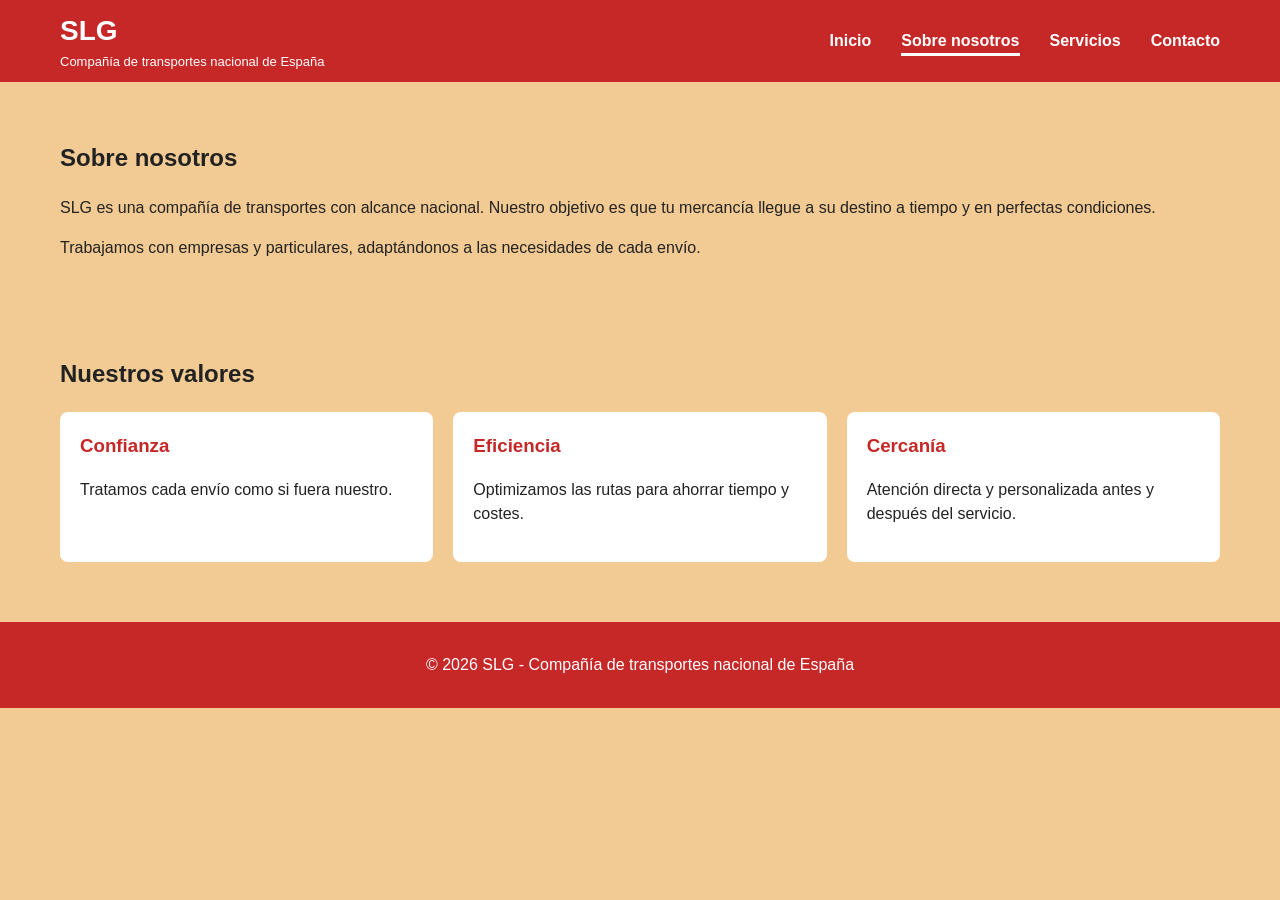
==== About/index.html @ 1b659a41 "Página" ====
<!DOCTYPE html>
<html lang="es">
<head>
    <meta charset="UTF-8">
    <meta name="viewport" content="width=device-width, initial-scale=1.0">
    <title>SLG - Sobre nosotros</title>
    <meta name="description" content="SLG Compañía de transportes nacional de España">
    <meta name="author" content="Mohammed Rayan Salhi Oueld Amar">
    <meta name="keywords" content="transporte, España, SLG, mercancías, logística">
    <link rel="stylesheet" href="../style.css">
</head>
<body>
<header>
    <div id="encabezado">
        <div id="logo">
            <h1>SLG</h1>
            <p>Compañía de transportes nacional de España</p>
        </div>
        <nav>
            <ul class="links">
                <li><a href="../index.html">Inicio</a></li>
                <li><a href="../About/index.html" class="activo">Sobre nosotros</a></li>
                <li><a href="../Service/index.html">Servicios</a></li>
                <li><a href="../Contact/index.html">Contacto</a></li>
            </ul>
        </nav>
    </div>
</header>
<main>
    <section class="bloque">
        <h2>Sobre nosotros</h2>
        <p>SLG es una compañía de transportes con alcance nacional. Nuestro objetivo es que tu mercancía llegue a su destino a tiempo y en perfectas condiciones.</p>
        <p>Trabajamos con empresas y particulares, adaptándonos a las necesidades de cada envío.</p>
    </section>
    <section class="bloque">
        <h2>Nuestros valores</h2>
        <div class="tarjetas">
            <div class="tarjeta">
                <h3>Confianza</h3>
                <p>Tratamos cada envío como si fuera nuestro.</p>
            </div>
            <div class="tarjeta">
                <h3>Eficiencia</h3>
                <p>Optimizamos las rutas para ahorrar tiempo y costes.</p>
            </div>
            <div class="tarjeta">
                <h3>Cercanía</h3>
                <p>Atención directa y personalizada antes y después del servicio.</p>
            </div>
        </div>
    </section>
</main>
<footer>
    <p>&copy; 2026 SLG - Compañía de transportes nacional de España</p>
</footer>
</body>
</html>
---- style.css ----
* {
    box-sizing: border-box;
}

body {
    margin: 0;
    padding-top: 90px;
    /* hueco para el header fijo */
    font-family: Arial, sans-serif;
    background-color: #F2CB94;
    color: #222;
    line-height: 1.5;
}

header {
    background-color: #c62828;
    color: white;
    position: fixed;
    top: 0;
    width: 100%;
    z-index: 1000;
}

#encabezado {
    display: flex;
    justify-content: space-between;
    align-items: center;
    margin: 0 auto;
    padding: 10px 20px;
    max-width: 1200px;
}

#logo h1 {
    margin: 0;
    font-size: 28px;
}

#logo p {
    margin: 0;
    font-size: 13px;
}

.links {
    display: flex;
    list-style: none;
    gap: 30px;
    margin: 0;
    padding: 0;
}

.links a {
    color: white;
    text-decoration: none;
    font-weight: bold;
    padding-bottom: 4px;
}

.links a:hover,
.links a.activo {
    border-bottom: 3px solid white;
}

main {
    max-width: 1200px;
    margin: 0 auto;
    padding: 0 20px;
}

#inicio {
    min-height: 60vh;
    display: flex;
    flex-direction: column;
    justify-content: center;
    align-items: center;
    text-align: center;
}

#inicio h2 {
    font-size: 40px;
    margin-bottom: 10px;
}

.bloque {
    padding: 30px 0;
}

.tarjetas {
    display: flex;
    flex-wrap: wrap;
    gap: 20px;
}

.tarjeta {
    flex: 1 1 220px;
    background-color: white;
    padding: 20px;
    border-radius: 8px;
}

.tarjeta h3 {
    margin-top: 0;
    color: #c62828;
}

.boton {
    display: inline-block;
    background-color: #c62828;
    color: white;
    padding: 12px 24px;
    border: none;
    border-radius: 6px;
    text-decoration: none;
    font-size: 16px;
    cursor: pointer;
}

.boton:hover {
    background-color: #8e0000;
}

form {
    display: flex;
    flex-direction: column;
    max-width: 500px;
    gap: 8px;
}

input,
textarea {
    padding: 10px;
    border: 1px solid #999;
    border-radius: 6px;
    font-family: inherit;
}

form .boton {
    align-self: flex-start;
    margin-top: 10px;
}

footer {
    background-color: #c62828;
    color: white;
    text-align: center;
    padding: 15px;
    margin-top: 30px;
}

@media (max-width: 700px) {
    body {
        padding-top: 130px;
    }

    #encabezado {
        flex-direction: column;
        gap: 8px;
    }

    .links {
        gap: 15px;
    }
}
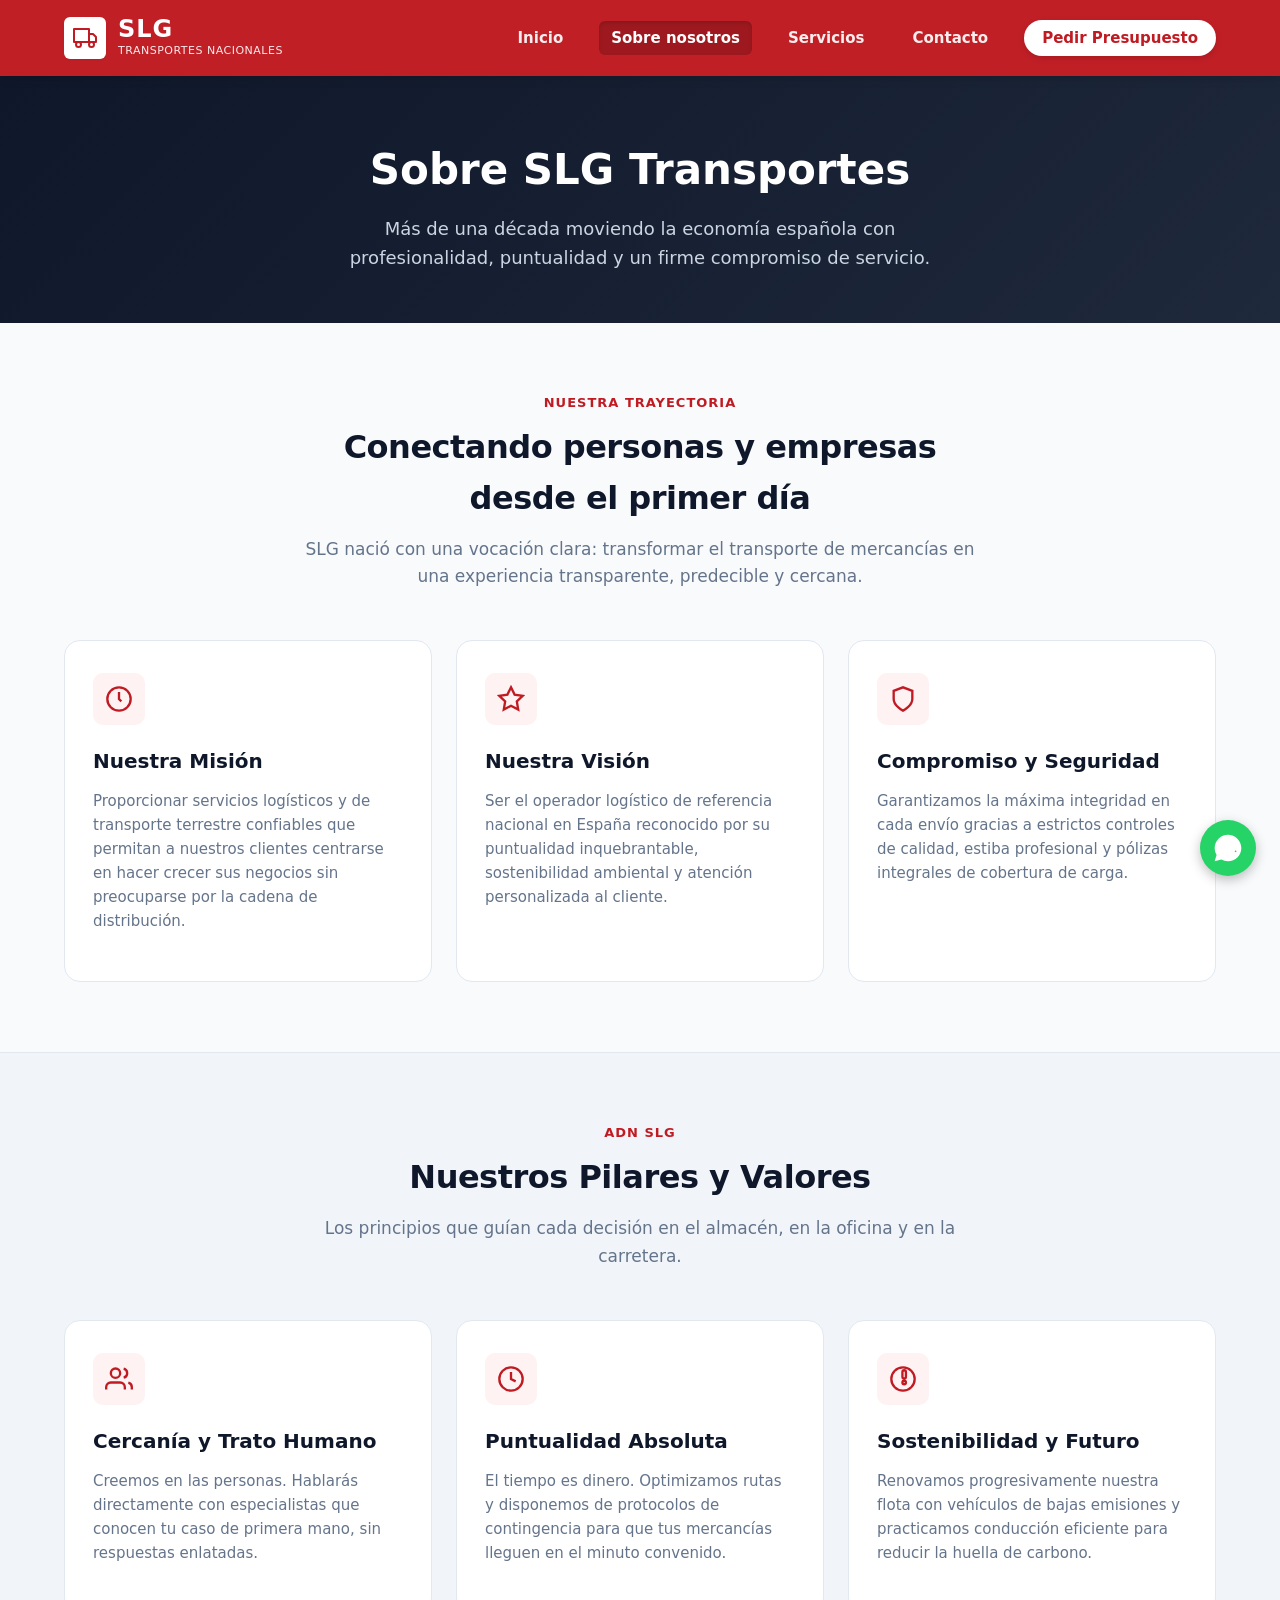
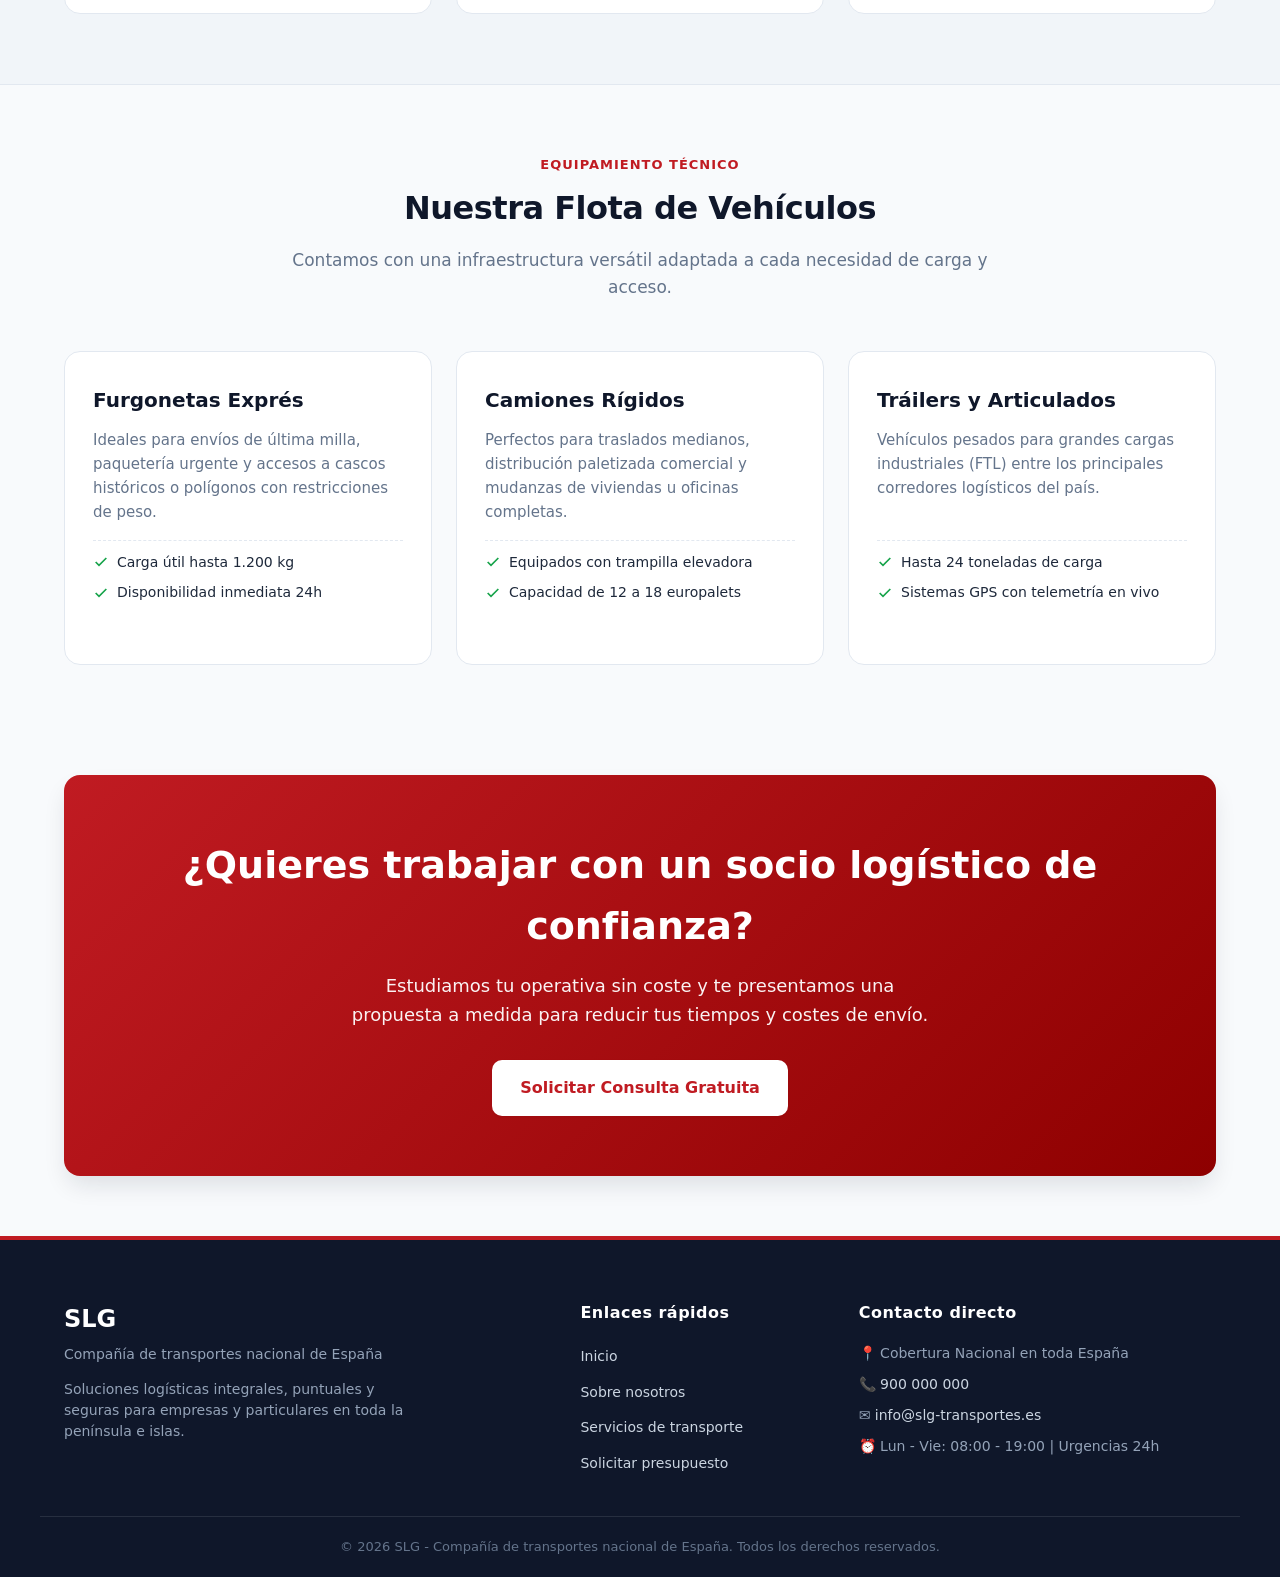
==== commit b1e14d9a: "slpush" ====
--- a/About/index.html
+++ b/About/index.html
@@ -1,57 +1,247 @@
 <!DOCTYPE html>
 <html lang="es">
+
 <head>
     <meta charset="UTF-8">
     <meta name="viewport" content="width=device-width, initial-scale=1.0">
-    <title>SLG - Sobre nosotros</title>
-    <meta name="description" content="SLG Compañía de transportes nacional de España">
+    <title>SLG - Sobre nosotros | Historia, Misión y Flota</title>
+    <meta name="description" content="Conoce SLG, compañía de transportes nacional de España. Descubre nuestra historia, flota moderna, compromiso con la puntualidad y valores.">
     <meta name="author" content="Mohammed Rayan Salhi Oueld Amar">
-    <meta name="keywords" content="transporte, España, SLG, mercancías, logística">
+    <meta name="keywords" content="transporte, España, SLG, mercancías, logística, sobre nosotros, flota camiones">
+    <meta name="theme-color" content="#c01b22">
+
+    <!-- Favicon -->
+    <link rel="icon" type="image/svg+xml" href="../favicon.svg">
     <link rel="stylesheet" href="../style.css">
 </head>
+
 <body>
-<header>
-    <div id="encabezado">
-        <div id="logo">
-            <h1>SLG</h1>
-            <p>Compañía de transportes nacional de España</p>
+    <!-- Encabezado / Barra de Navegación -->
+    <header>
+        <div id="encabezado">
+            <a href="../index.html" id="logo" aria-label="SLG Transportes - Inicio">
+                <div class="logo-icon">
+                    <svg viewBox="0 0 24 24" fill="none" stroke="currentColor" stroke-width="2" stroke-linecap="round" stroke-linejoin="round">
+                        <rect x="1" y="3" width="15" height="13"></rect>
+                        <polygon points="16 8 20 8 23 11 23 16 16 16 16 8"></polygon>
+                        <circle cx="5.5" cy="18.5" r="2.5"></circle>
+                        <circle cx="18.5" cy="18.5" r="2.5"></circle>
+                    </svg>
+                </div>
+                <div>
+                    <h1>SLG</h1>
+                    <p>Transportes Nacionales</p>
+                </div>
+            </a>
+
+            <button class="nav-toggle" aria-label="Abrir menú de navegación" aria-expanded="false">
+                <span></span>
+                <span></span>
+                <span></span>
+            </button>
+
+            <nav id="navegacion">
+                <ul class="links">
+                    <li><a href="../index.html">Inicio</a></li>
+                    <li><a href="../About/index.html" class="activo">Sobre nosotros</a></li>
+                    <li><a href="../Service/index.html">Servicios</a></li>
+                    <li><a href="../Contact/index.html">Contacto</a></li>
+                    <li><a href="../Contact/index.html" class="nav-cta">Pedir Presupuesto</a></li>
+                </ul>
+            </nav>
         </div>
-        <nav>
-            <ul class="links">
-                <li><a href="../index.html">Inicio</a></li>
-                <li><a href="../About/index.html" class="activo">Sobre nosotros</a></li>
-                <li><a href="../Service/index.html">Servicios</a></li>
-                <li><a href="../Contact/index.html">Contacto</a></li>
-            </ul>
-        </nav>
-    </div>
-</header>
-<main>
-    <section class="bloque">
-        <h2>Sobre nosotros</h2>
-        <p>SLG es una compañía de transportes con alcance nacional. Nuestro objetivo es que tu mercancía llegue a su destino a tiempo y en perfectas condiciones.</p>
-        <p>Trabajamos con empresas y particulares, adaptándonos a las necesidades de cada envío.</p>
-    </section>
-    <section class="bloque">
-        <h2>Nuestros valores</h2>
-        <div class="tarjetas">
-            <div class="tarjeta">
-                <h3>Confianza</h3>
-                <p>Tratamos cada envío como si fuera nuestro.</p>
-            </div>
-            <div class="tarjeta">
-                <h3>Eficiencia</h3>
-                <p>Optimizamos las rutas para ahorrar tiempo y costes.</p>
-            </div>
-            <div class="tarjeta">
-                <h3>Cercanía</h3>
-                <p>Atención directa y personalizada antes y después del servicio.</p>
+    </header>
+
+    <main>
+        <!-- Page Hero -->
+        <section class="pagina-hero">
+            <div class="contenedor">
+                <h1>Sobre SLG Transportes</h1>
+                <p>Más de una década moviendo la economía española con profesionalidad, puntualidad y un firme compromiso de servicio.</p>
+            </div>
+        </section>
+
+        <!-- Historia y Misión -->
+        <section class="bloque">
+            <div class="contenedor">
+                <div class="cabecera-seccion">
+                    <span class="subtitulo-seccion">Nuestra Trayectoria</span>
+                    <h2>Conectando personas y empresas desde el primer día</h2>
+                    <p>SLG nació con una vocación clara: transformar el transporte de mercancías en una experiencia transparente, predecible y cercana.</p>
+                </div>
+
+                <div class="tarjetas">
+                    <div class="tarjeta">
+                        <div class="tarjeta-icono">
+                            <svg viewBox="0 0 24 24" fill="none" stroke="currentColor" stroke-width="2">
+                                <circle cx="12" cy="12" r="10"></circle>
+                                <polyline points="12 6 12 12 14 14"></polyline>
+                            </svg>
+                        </div>
+                        <h3>Nuestra Misión</h3>
+                        <p>Proporcionar servicios logísticos y de transporte terrestre confiables que permitan a nuestros clientes centrarse en hacer crecer sus negocios sin preocuparse por la cadena de distribución.</p>
+                    </div>
+
+                    <div class="tarjeta">
+                        <div class="tarjeta-icono">
+                            <svg viewBox="0 0 24 24" fill="none" stroke="currentColor" stroke-width="2">
+                                <polygon points="12 2 15.09 8.26 22 9.27 17 14.14 18.18 21.02 12 17.77 5.82 21.02 7 14.14 2 9.27 8.91 8.26 12 2"></polygon>
+                            </svg>
+                        </div>
+                        <h3>Nuestra Visión</h3>
+                        <p>Ser el operador logístico de referencia nacional en España reconocido por su puntualidad inquebrantable, sostenibilidad ambiental y atención personalizada al cliente.</p>
+                    </div>
+
+                    <div class="tarjeta">
+                        <div class="tarjeta-icono">
+                            <svg viewBox="0 0 24 24" fill="none" stroke="currentColor" stroke-width="2">
+                                <path d="M12 22s8-4 8-10V5l-8-3-8 3v7c0 6 8 10 8 10z"></path>
+                            </svg>
+                        </div>
+                        <h3>Compromiso y Seguridad</h3>
+                        <p>Garantizamos la máxima integridad en cada envío gracias a estrictos controles de calidad, estiba profesional y pólizas integrales de cobertura de carga.</p>
+                    </div>
+                </div>
+            </div>
+        </section>
+
+        <!-- Valores Fundamentales -->
+        <section class="bloque bloque-alt">
+            <div class="contenedor">
+                <div class="cabecera-seccion">
+                    <span class="subtitulo-seccion">ADN SLG</span>
+                    <h2>Nuestros Pilares y Valores</h2>
+                    <p>Los principios que guían cada decisión en el almacén, en la oficina y en la carretera.</p>
+                </div>
+
+                <div class="tarjetas">
+                    <div class="tarjeta">
+                        <div class="tarjeta-icono">
+                            <svg viewBox="0 0 24 24" fill="none" stroke="currentColor" stroke-width="2">
+                                <path d="M17 21v-2a4 4 0 0 0-4-4H5a4 4 0 0 0-4 4v2"></path>
+                                <circle cx="9" cy="7" r="4"></circle>
+                                <path d="M23 21v-2a4 4 0 0 0-3-3.87"></path>
+                                <path d="M16 3.13a4 4 0 0 1 0 7.75"></path>
+                            </svg>
+                        </div>
+                        <h3>Cercanía y Trato Humano</h3>
+                        <p>Creemos en las personas. Hablarás directamente con especialistas que conocen tu caso de primera mano, sin respuestas enlatadas.</p>
+                    </div>
+
+                    <div class="tarjeta">
+                        <div class="tarjeta-icono">
+                            <svg viewBox="0 0 24 24" fill="none" stroke="currentColor" stroke-width="2">
+                                <circle cx="12" cy="12" r="10"></circle>
+                                <polyline points="12 6 12 12 16 14"></polyline>
+                            </svg>
+                        </div>
+                        <h3>Puntualidad Absoluta</h3>
+                        <p>El tiempo es dinero. Optimizamos rutas y disponemos de protocolos de contingencia para que tus mercancías lleguen en el minuto convenido.</p>
+                    </div>
+
+                    <div class="tarjeta">
+                        <div class="tarjeta-icono">
+                            <svg viewBox="0 0 24 24" fill="none" stroke="currentColor" stroke-width="2">
+                                <path d="M12 2a10 10 0 1 0 10 10A10 10 0 0 0 12 2zm1 14.5a1.5 1.5 0 1 1 0-3 1.5 1.5 0 0 1 0 3zm1.5-6.5a1.5 1.5 0 0 1-1.5 1.5 1.5 1.5 0 0 1-1.5-1.5V6a1.5 1.5 0 0 1 3 0v4z"></path>
+                            </svg>
+                        </div>
+                        <h3>Sostenibilidad y Futuro</h3>
+                        <p>Renovamos progresivamente nuestra flota con vehículos de bajas emisiones y practicamos conducción eficiente para reducir la huella de carbono.</p>
+                    </div>
+                </div>
+            </div>
+        </section>
+
+        <!-- Nuestra Flota -->
+        <section class="bloque">
+            <div class="contenedor">
+                <div class="cabecera-seccion">
+                    <span class="subtitulo-seccion">Equipamiento Técnico</span>
+                    <h2>Nuestra Flota de Vehículos</h2>
+                    <p>Contamos con una infraestructura versátil adaptada a cada necesidad de carga y acceso.</p>
+                </div>
+
+                <div class="tarjetas">
+                    <div class="tarjeta">
+                        <h3>Furgonetas Exprés</h3>
+                        <p>Ideales para envíos de última milla, paquetería urgente y accesos a cascos históricos o polígonos con restricciones de peso.</p>
+                        <ul class="tarjeta-lista">
+                            <li><svg viewBox="0 0 24 24" fill="none" stroke="currentColor" stroke-width="2.5"><polyline points="20 6 9 17 4 12"/></svg> Carga útil hasta 1.200 kg</li>
+                            <li><svg viewBox="0 0 24 24" fill="none" stroke="currentColor" stroke-width="2.5"><polyline points="20 6 9 17 4 12"/></svg> Disponibilidad inmediata 24h</li>
+                        </ul>
+                    </div>
+
+                    <div class="tarjeta">
+                        <h3>Camiones Rígidos</h3>
+                        <p>Perfectos para traslados medianos, distribución paletizada comercial y mudanzas de viviendas u oficinas completas.</p>
+                        <ul class="tarjeta-lista">
+                            <li><svg viewBox="0 0 24 24" fill="none" stroke="currentColor" stroke-width="2.5"><polyline points="20 6 9 17 4 12"/></svg> Equipados con trampilla elevadora</li>
+                            <li><svg viewBox="0 0 24 24" fill="none" stroke="currentColor" stroke-width="2.5"><polyline points="20 6 9 17 4 12"/></svg> Capacidad de 12 a 18 europalets</li>
+                        </ul>
+                    </div>
+
+                    <div class="tarjeta">
+                        <h3>Tráilers y Articulados</h3>
+                        <p>Vehículos pesados para grandes cargas industriales (FTL) entre los principales corredores logísticos del país.</p>
+                        <ul class="tarjeta-lista">
+                            <li><svg viewBox="0 0 24 24" fill="none" stroke="currentColor" stroke-width="2.5"><polyline points="20 6 9 17 4 12"/></svg> Hasta 24 toneladas de carga</li>
+                            <li><svg viewBox="0 0 24 24" fill="none" stroke="currentColor" stroke-width="2.5"><polyline points="20 6 9 17 4 12"/></svg> Sistemas GPS con telemetría en vivo</li>
+                        </ul>
+                    </div>
+                </div>
+            </div>
+        </section>
+
+        <!-- CTA Final -->
+        <section class="contenedor">
+            <div class="banner-cta">
+                <h2>¿Quieres trabajar con un socio logístico de confianza?</h2>
+                <p>Estudiamos tu operativa sin coste y te presentamos una propuesta a medida para reducir tus tiempos y costes de envío.</p>
+                <a href="../Contact/index.html" class="boton">Solicitar Consulta Gratuita</a>
+            </div>
+        </section>
+    </main>
+
+    <!-- Botón flotante de WhatsApp -->
+    <a href="https://wa.me/34900000000?text=Hola%20SLG%20Transportes,%20deseo%20más%20información%20sobre%20vuestra%20compañía" class="whatsapp-flotante" target="_blank" rel="noopener noreferrer" aria-label="Contactar por WhatsApp">
+        <svg viewBox="0 0 24 24">
+            <path d="M12.031 6.172c-3.181 0-5.767 2.586-5.768 5.766-.001 1.298.38 2.27 1.019 3.287l-.582 2.128 2.182-.573c.978.58 1.911.928 3.145.929 3.178 0 5.767-2.587 5.768-5.766.001-3.187-2.575-5.77-5.764-5.771zm3.392 8.244c-.144.405-.837.774-1.17.824-.312.045-.694.074-2.18-.54-1.748-.721-2.884-2.483-2.973-2.602-.089-.12-1.025-1.365-1.025-2.603 0-1.238.647-1.849.878-2.1.23-.25.502-.313.668-.313.167 0 .334.002.48.01.155.008.363-.058.568.435.21.503.715 1.744.777 1.87.063.125.105.272.02.439-.083.167-.125.272-.25.417-.125.146-.263.327-.376.439-.125.126-.255.262-.11.512.146.251.65 1.074 1.394 1.737.957.853 1.765 1.118 2.016 1.243.251.126.398.105.544-.063.146-.167.627-.732.794-.983.167-.251.334-.209.564-.125.23.083 1.464.69 1.715.816.251.125.418.188.48.293.063.104.063.606-.081 1.011zM12 2C6.477 2 2 6.477 2 12c0 1.891.524 3.66 1.434 5.174L2 22l4.981-1.309A9.95 9.95 0 0 0 12 22c5.523 0 10-4.477 10-10S17.523 2 12 2z"/>
+        </svg>
+    </a>
+
+    <!-- Pie de Página -->
+    <footer>
+        <div class="footer-container">
+            <div class="footer-col">
+                <div class="footer-logo">
+                    <h3>SLG</h3>
+                    <p>Compañía de transportes nacional de España</p>
+                </div>
+                <p class="footer-desc">Soluciones logísticas integrales, puntuales y seguras para empresas y particulares en toda la península e islas.</p>
+            </div>
+            <div class="footer-col">
+                <h4>Enlaces rápidos</h4>
+                <ul class="footer-links">
+                    <li><a href="../index.html">Inicio</a></li>
+                    <li><a href="../About/index.html">Sobre nosotros</a></li>
+                    <li><a href="../Service/index.html">Servicios de transporte</a></li>
+                    <li><a href="../Contact/index.html">Solicitar presupuesto</a></li>
+                </ul>
+            </div>
+            <div class="footer-col">
+                <h4>Contacto directo</h4>
+                <p>📍 Cobertura Nacional en toda España</p>
+                <p>📞 <a href="tel:900000000">900 000 000</a></p>
+                <p>✉️ <a href="mailto:info@slg-transportes.es">info@slg-transportes.es</a></p>
+                <p>⏰ Lun - Vie: 08:00 - 19:00 | Urgencias 24h</p>
             </div>
         </div>
-    </section>
-</main>
-<footer>
-    <p>&copy; 2026 SLG - Compañía de transportes nacional de España</p>
-</footer>
+        <div class="footer-bottom">
+            <p>&copy; 2026 SLG - Compañía de transportes nacional de España. Todos los derechos reservados.</p>
+        </div>
+    </footer>
+
+    <script src="../main.js"></script>
 </body>
+
 </html>
--- a/style.css
+++ b/style.css
@@ -1,24 +1,72 @@
-* {
+/* ==========================================================================
+   SLG Transportes - Hoja de Estilos Moderna y Profesional
+   Optimizado para Producción y Despliegue en Dominio Web
+   ========================================================================== */
+
+:root {
+    --primary: #c01b22;
+    --primary-hover: #9b141a;
+    --primary-light: #fef2f2;
+    --primary-border: #fecaca;
+    --secondary: #1e293b;
+    --dark: #0f172a;
+    --text-main: #1e293b;
+    --text-muted: #64748b;
+    --bg-page: #f8fafc;
+    --bg-surface: #ffffff;
+    --bg-alt: #f1f5f9;
+    --border: #e2e8f0;
+    --border-hover: #cbd5e1;
+    --success: #16a34a;
+    --success-bg: #dcfce7;
+    --radius-sm: 6px;
+    --radius-md: 10px;
+    --radius-lg: 16px;
+    --shadow-sm: 0 1px 3px rgba(0, 0, 0, 0.05);
+    --shadow-md: 0 4px 12px rgba(15, 23, 42, 0.08);
+    --shadow-lg: 0 12px 24px -4px rgba(15, 23, 42, 0.12);
+    --transition: all 0.25s ease;
+    --header-height: 76px;
+    --max-w: 1200px;
+}
+
+*, *::before, *::after {
     box-sizing: border-box;
+    margin: 0;
+    padding: 0;
+}
+
+html {
+    scroll-behavior: smooth;
 }
 
 body {
-    margin: 0;
-    padding-top: 90px;
-    /* hueco para el header fijo */
-    font-family: Arial, sans-serif;
-    background-color: #F2CB94;
-    color: #222;
-    line-height: 1.5;
-}
-
+    padding-top: var(--header-height);
+    font-family: system-ui, -apple-system, BlinkMacSystemFont, 'Segoe UI', Roboto, Helvetica, Arial, sans-serif;
+    background-color: var(--bg-page);
+    color: var(--text-main);
+    line-height: 1.6;
+    min-height: 100vh;
+    display: flex;
+    flex-direction: column;
+    -webkit-font-smoothing: antialiased;
+}
+
+/* ==========================================================================
+   HEADER Y NAVEGACIÓN
+   ========================================================================== */
 header {
-    background-color: #c62828;
+    background: rgba(192, 27, 34, 0.98);
+    backdrop-filter: blur(12px);
+    -webkit-backdrop-filter: blur(12px);
     color: white;
     position: fixed;
     top: 0;
-    width: 100%;
+    left: 0;
+    right: 0;
     z-index: 1000;
+    box-shadow: 0 2px 10px rgba(0, 0, 0, 0.15);
+    height: var(--header-height);
 }
 
 #encabezado {
@@ -26,137 +74,1022 @@
     justify-content: space-between;
     align-items: center;
     margin: 0 auto;
-    padding: 10px 20px;
-    max-width: 1200px;
+    padding: 0 24px;
+    max-width: var(--max-w);
+    height: 100%;
+}
+
+#logo {
+    display: flex;
+    align-items: center;
+    gap: 12px;
+    text-decoration: none;
+    color: white;
+}
+
+.logo-icon {
+    width: 42px;
+    height: 42px;
+    background: white;
+    color: var(--primary);
+    border-radius: var(--radius-sm);
+    display: flex;
+    align-items: center;
+    justify-content: center;
+    flex-shrink: 0;
+    box-shadow: var(--shadow-sm);
+}
+
+.logo-icon svg {
+    width: 24px;
+    height: 24px;
 }
 
 #logo h1 {
-    margin: 0;
-    font-size: 28px;
+    font-size: 24px;
+    font-weight: 800;
+    letter-spacing: 1px;
+    line-height: 1.1;
 }
 
 #logo p {
-    margin: 0;
-    font-size: 13px;
+    font-size: 11px;
+    opacity: 0.9;
+    letter-spacing: 0.5px;
+    text-transform: uppercase;
 }
 
 .links {
     display: flex;
     list-style: none;
-    gap: 30px;
-    margin: 0;
-    padding: 0;
+    align-items: center;
+    gap: 24px;
 }
 
 .links a {
-    color: white;
+    color: rgba(255, 255, 255, 0.92);
     text-decoration: none;
-    font-weight: bold;
-    padding-bottom: 4px;
-}
-
-.links a:hover,
+    font-size: 15px;
+    font-weight: 600;
+    padding: 8px 12px;
+    border-radius: var(--radius-sm);
+    transition: var(--transition);
+}
+
+.links a:hover {
+    color: #ffffff;
+    background: rgba(255, 255, 255, 0.12);
+}
+
 .links a.activo {
-    border-bottom: 3px solid white;
-}
-
-main {
-    max-width: 1200px;
-    margin: 0 auto;
-    padding: 0 20px;
-}
-
-#inicio {
-    min-height: 60vh;
-    display: flex;
+    color: #ffffff;
+    background: rgba(0, 0, 0, 0.18);
+    box-shadow: inset 0 2px 4px rgba(0,0,0,0.15);
+}
+
+.nav-cta {
+    background: #ffffff !important;
+    color: var(--primary) !important;
+    font-weight: 700 !important;
+    padding: 9px 18px !important;
+    border-radius: 50px !important;
+    box-shadow: 0 2px 6px rgba(0,0,0,0.15);
+}
+
+.nav-cta:hover {
+    background: #f1f5f9 !important;
+    transform: translateY(-1px);
+    box-shadow: 0 4px 10px rgba(0,0,0,0.25);
+}
+
+/* Botón Hamburguesa Móvil */
+.nav-toggle {
+    display: none;
+    background: none;
+    border: none;
+    cursor: pointer;
+    padding: 8px;
+    width: 40px;
+    height: 40px;
     flex-direction: column;
     justify-content: center;
-    align-items: center;
+    gap: 5px;
+}
+
+.nav-toggle span {
+    display: block;
+    width: 24px;
+    height: 2.5px;
+    background: white;
+    border-radius: 2px;
+    transition: var(--transition);
+}
+
+.nav-toggle.abierto span:nth-child(1) {
+    transform: translateY(7.5px) rotate(45deg);
+}
+.nav-toggle.abierto span:nth-child(2) {
+    opacity: 0;
+}
+.nav-toggle.abierto span:nth-child(3) {
+    transform: translateY(-7.5px) rotate(-45deg);
+}
+
+/* ==========================================================================
+   LAYOUT PRINCIPAL
+   ========================================================================== */
+main {
+    flex: 1;
+    width: 100%;
+}
+
+.contenedor {
+    max-width: var(--max-w);
+    margin: 0 auto;
+    padding: 0 24px;
+}
+
+/* ==========================================================================
+   HERO / BANNER PRINCIPAL
+   ========================================================================== */
+.hero {
+    background: linear-gradient(135deg, #0f172a 0%, #1e293b 60%, #334155 100%);
+    color: white;
+    padding: 80px 24px;
+    position: relative;
+    overflow: hidden;
+}
+
+.hero::after {
+    content: "";
+    position: absolute;
+    top: -50%;
+    right: -20%;
+    width: 600px;
+    height: 600px;
+    background: radial-gradient(circle, rgba(192, 27, 34, 0.25) 0%, transparent 70%);
+    pointer-events: none;
+}
+
+.hero-contenido {
+    max-width: 800px;
+    margin: 0 auto;
     text-align: center;
-}
-
-#inicio h2 {
-    font-size: 40px;
-    margin-bottom: 10px;
-}
-
-.bloque {
-    padding: 30px 0;
-}
-
-.tarjetas {
-    display: flex;
+    position: relative;
+    z-index: 2;
+}
+
+.badge-pill {
+    display: inline-flex;
+    align-items: center;
+    gap: 8px;
+    background: rgba(255, 255, 255, 0.1);
+    border: 1px solid rgba(255, 255, 255, 0.2);
+    color: #fca5a5;
+    padding: 6px 16px;
+    border-radius: 50px;
+    font-size: 13px;
+    font-weight: 600;
+    margin-bottom: 24px;
+    text-transform: uppercase;
+    letter-spacing: 0.5px;
+}
+
+.badge-dot {
+    width: 8px;
+    height: 8px;
+    background: var(--success);
+    border-radius: 50%;
+    box-shadow: 0 0 8px var(--success);
+}
+
+.hero h2 {
+    font-size: clamp(32px, 5vw, 52px);
+    font-weight: 800;
+    line-height: 1.15;
+    margin-bottom: 20px;
+    letter-spacing: -0.5px;
+}
+
+.hero p {
+    font-size: clamp(16px, 2vw, 19px);
+    color: #cbd5e1;
+    margin-bottom: 32px;
+    max-width: 680px;
+    margin-left: auto;
+    margin-right: auto;
+}
+
+.hero-botones {
+    display: flex;
+    gap: 16px;
+    justify-content: center;
     flex-wrap: wrap;
-    gap: 20px;
-}
-
-.tarjeta {
-    flex: 1 1 220px;
-    background-color: white;
-    padding: 20px;
-    border-radius: 8px;
-}
-
-.tarjeta h3 {
-    margin-top: 0;
-    color: #c62828;
-}
-
+    margin-bottom: 40px;
+}
+
+.hero-garantias {
+    display: flex;
+    gap: 24px;
+    justify-content: center;
+    flex-wrap: wrap;
+    font-size: 14px;
+    color: #94a3b8;
+}
+
+.hero-garantia {
+    display: flex;
+    align-items: center;
+    gap: 6px;
+}
+
+.hero-garantia svg {
+    width: 18px;
+    height: 18px;
+    color: #4ade80;
+}
+
+/* ==========================================================================
+   BOTONES
+   ========================================================================== */
 .boton {
-    display: inline-block;
-    background-color: #c62828;
-    color: white;
-    padding: 12px 24px;
-    border: none;
-    border-radius: 6px;
+    display: inline-flex;
+    align-items: center;
+    justify-content: center;
+    gap: 8px;
+    background-color: var(--primary);
+    color: white;
+    padding: 13px 26px;
+    border: 2px solid transparent;
+    border-radius: var(--radius-md);
     text-decoration: none;
     font-size: 16px;
+    font-weight: 600;
     cursor: pointer;
+    transition: var(--transition);
+    box-shadow: var(--shadow-sm);
 }
 
 .boton:hover {
-    background-color: #8e0000;
+    background-color: var(--primary-hover);
+    transform: translateY(-2px);
+    box-shadow: var(--shadow-md);
+}
+
+.boton-secundario {
+    background-color: transparent;
+    border-color: rgba(255, 255, 255, 0.4);
+    color: white;
+}
+
+.boton-secundario:hover {
+    background-color: rgba(255, 255, 255, 0.1);
+    border-color: white;
+    color: white;
+}
+
+.boton-outline-dark {
+    background: transparent;
+    border-color: var(--border-hover);
+    color: var(--dark);
+}
+
+.boton-outline-dark:hover {
+    background: var(--bg-alt);
+    border-color: var(--text-main);
+    color: var(--dark);
+}
+
+.boton-bloque {
+    width: 100%;
+}
+
+/* ==========================================================================
+   BARRA DE ESTADÍSTICAS / MÉTRICAS
+   ========================================================================== */
+.stats-bar {
+    background: white;
+    box-shadow: var(--shadow-md);
+    border-radius: var(--radius-lg);
+    margin-top: -30px;
+    position: relative;
+    z-index: 10;
+    padding: 30px;
+    border: 1px solid var(--border);
+}
+
+.stats-grid {
+    display: grid;
+    grid-template-columns: repeat(auto-fit, minmax(200px, 1fr));
+    gap: 24px;
+    text-align: center;
+}
+
+.stat-item h3 {
+    font-size: 36px;
+    font-weight: 800;
+    color: var(--primary);
+    line-height: 1.1;
+    margin-bottom: 6px;
+}
+
+.stat-item p {
+    font-size: 14px;
+    color: var(--text-muted);
+    font-weight: 500;
+}
+
+/* ==========================================================================
+   SECCIONES Y BLOQUES
+   ========================================================================== */
+.bloque {
+    padding: 70px 0;
+}
+
+.bloque-alt {
+    background-color: var(--bg-alt);
+    border-top: 1px solid var(--border);
+    border-bottom: 1px solid var(--border);
+}
+
+.cabecera-seccion {
+    text-align: center;
+    max-width: 700px;
+    margin: 0 auto 50px auto;
+}
+
+.subtitulo-seccion {
+    color: var(--primary);
+    font-weight: 700;
+    font-size: 13px;
+    text-transform: uppercase;
+    letter-spacing: 1px;
+    display: block;
+    margin-bottom: 8px;
+}
+
+.cabecera-seccion h2 {
+    font-size: 32px;
+    font-weight: 800;
+    color: var(--dark);
+    margin-bottom: 12px;
+    letter-spacing: -0.5px;
+}
+
+.cabecera-seccion p {
+    color: var(--text-muted);
+    font-size: 17px;
+}
+
+/* ==========================================================================
+   TARJETAS
+   ========================================================================== */
+.tarjetas {
+    display: grid;
+    grid-template-columns: repeat(auto-fit, minmax(280px, 1fr));
+    gap: 24px;
+}
+
+.tarjeta {
+    background-color: var(--bg-surface);
+    border: 1px solid var(--border);
+    border-radius: var(--radius-lg);
+    padding: 32px 28px;
+    transition: var(--transition);
+    position: relative;
+    display: flex;
+    flex-direction: column;
+}
+
+.tarjeta:hover {
+    transform: translateY(-5px);
+    box-shadow: var(--shadow-lg);
+    border-color: var(--primary-border);
+}
+
+.tarjeta-icono {
+    width: 52px;
+    height: 52px;
+    background-color: var(--primary-light);
+    color: var(--primary);
+    border-radius: var(--radius-md);
+    display: flex;
+    align-items: center;
+    justify-content: center;
+    margin-bottom: 20px;
+    flex-shrink: 0;
+}
+
+.tarjeta-icono svg {
+    width: 28px;
+    height: 28px;
+}
+
+.tarjeta h3 {
+    font-size: 20px;
+    font-weight: 700;
+    color: var(--dark);
+    margin-bottom: 12px;
+}
+
+.tarjeta p {
+    color: var(--text-muted);
+    font-size: 15px;
+    line-height: 1.6;
+    margin-bottom: 16px;
+    flex: 1;
+}
+
+.tarjeta-lista {
+    list-style: none;
+    margin-bottom: 20px;
+    padding-top: 10px;
+    border-top: 1px dashed var(--border);
+}
+
+.tarjeta-lista li {
+    font-size: 14px;
+    color: var(--text-main);
+    display: flex;
+    align-items: center;
+    gap: 8px;
+    margin-bottom: 8px;
+}
+
+.tarjeta-lista li svg {
+    color: var(--success);
+    width: 16px;
+    height: 16px;
+    flex-shrink: 0;
+}
+
+.tarjeta-enlace {
+    color: var(--primary);
+    text-decoration: none;
+    font-weight: 600;
+    font-size: 14px;
+    display: inline-flex;
+    align-items: center;
+    gap: 6px;
+    transition: var(--transition);
+}
+
+.tarjeta-enlace:hover {
+    color: var(--primary-hover);
+    gap: 10px;
+}
+
+/* ==========================================================================
+   TESTIMONIOS
+   ========================================================================== */
+.tarjeta-testimonio {
+    background: white;
+    padding: 28px;
+    border-radius: var(--radius-lg);
+    border: 1px solid var(--border);
+    box-shadow: var(--shadow-sm);
+}
+
+.estrellas {
+    color: #f59e0b;
+    font-size: 18px;
+    margin-bottom: 12px;
+}
+
+.testimonio-texto {
+    font-style: italic;
+    color: var(--text-main);
+    margin-bottom: 18px;
+    font-size: 15px;
+}
+
+.testimonio-autor {
+    display: flex;
+    align-items: center;
+    gap: 12px;
+}
+
+.autor-avatar {
+    width: 42px;
+    height: 42px;
+    background: var(--primary-light);
+    color: var(--primary);
+    border-radius: 50%;
+    display: flex;
+    align-items: center;
+    justify-content: center;
+    font-weight: 700;
+    font-size: 15px;
+}
+
+.autor-info h4 {
+    font-size: 15px;
+    color: var(--dark);
+    margin: 0;
+}
+
+.autor-info span {
+    font-size: 13px;
+    color: var(--text-muted);
+}
+
+/* ==========================================================================
+   BANNER LLAMADA A LA ACCIÓN (CTA)
+   ========================================================================== */
+.banner-cta {
+    background: linear-gradient(135deg, var(--primary) 0%, #8e0000 100%);
+    color: white;
+    border-radius: var(--radius-lg);
+    padding: 60px 40px;
+    text-align: center;
+    margin: 40px auto 60px auto;
+    max-width: var(--max-w);
+    box-shadow: var(--shadow-lg);
+}
+
+.banner-cta h2 {
+    font-size: clamp(26px, 4vw, 38px);
+    font-weight: 800;
+    margin-bottom: 16px;
+}
+
+.banner-cta p {
+    font-size: 18px;
+    max-width: 600px;
+    margin: 0 auto 30px auto;
+    opacity: 0.95;
+}
+
+.banner-cta .boton {
+    background: white;
+    color: var(--primary);
+}
+
+.banner-cta .boton:hover {
+    background: #f8fafc;
+    color: var(--primary-hover);
+}
+
+/* ==========================================================================
+   PÁGINAS INTERNAS: CABECERAS
+   ========================================================================== */
+.pagina-hero {
+    background: linear-gradient(135deg, var(--dark) 0%, #1e293b 100%);
+    color: white;
+    padding: 60px 24px 50px 24px;
+    text-align: center;
+}
+
+.pagina-hero h1 {
+    font-size: clamp(30px, 4vw, 42px);
+    font-weight: 800;
+    margin-bottom: 12px;
+}
+
+.pagina-hero p {
+    color: #cbd5e1;
+    font-size: 18px;
+    max-width: 650px;
+    margin: 0 auto;
+}
+
+/* ==========================================================================
+   ACORDEÓN FAQ (PREGUNTAS FRECUENTES)
+   ========================================================================== */
+.faq-grid {
+    max-width: 800px;
+    margin: 0 auto;
+    display: flex;
+    flex-direction: column;
+    gap: 16px;
+}
+
+.faq-item {
+    background: white;
+    border: 1px solid var(--border);
+    border-radius: var(--radius-md);
+    overflow: hidden;
+    transition: var(--transition);
+}
+
+.faq-item.activo {
+    border-color: var(--primary-border);
+    box-shadow: var(--shadow-sm);
+}
+
+.faq-pregunta {
+    width: 100%;
+    padding: 20px 24px;
+    background: none;
+    border: none;
+    text-align: left;
+    font-size: 16px;
+    font-weight: 700;
+    color: var(--dark);
+    cursor: pointer;
+    display: flex;
+    justify-content: space-between;
+    align-items: center;
+    gap: 12px;
+}
+
+.faq-icono {
+    font-size: 20px;
+    color: var(--primary);
+    transition: transform 0.3s ease;
+}
+
+.faq-item.activo .faq-icono {
+    transform: rotate(45deg);
+}
+
+.faq-respuesta {
+    display: none;
+    padding: 0 24px 20px 24px;
+    color: var(--text-muted);
+    font-size: 15px;
+    line-height: 1.6;
+}
+
+.faq-item.activo .faq-respuesta {
+    display: block;
+}
+
+/* ==========================================================================
+   FORMULARIO Y CONTACTO
+   ========================================================================== */
+.contacto-grid {
+    display: grid;
+    grid-template-columns: 1fr 1.3fr;
+    gap: 40px;
+    align-items: start;
+}
+
+.contacto-info {
+    display: flex;
+    flex-direction: column;
+    gap: 20px;
+}
+
+.contacto-tarjeta {
+    background: white;
+    border: 1px solid var(--border);
+    border-radius: var(--radius-lg);
+    padding: 24px;
+    display: flex;
+    gap: 16px;
+    align-items: flex-start;
+    box-shadow: var(--shadow-sm);
+}
+
+.contacto-icono {
+    width: 46px;
+    height: 46px;
+    background: var(--primary-light);
+    color: var(--primary);
+    border-radius: var(--radius-md);
+    display: flex;
+    align-items: center;
+    justify-content: center;
+    flex-shrink: 0;
+}
+
+.contacto-icono svg {
+    width: 24px;
+    height: 24px;
+}
+
+.contacto-tarjeta h4 {
+    font-size: 16px;
+    font-weight: 700;
+    color: var(--dark);
+    margin-bottom: 4px;
+}
+
+.contacto-tarjeta p, .contacto-tarjeta a {
+    color: var(--text-muted);
+    font-size: 15px;
+    text-decoration: none;
+}
+
+.contacto-tarjeta a:hover {
+    color: var(--primary);
+}
+
+/* Formulario */
+.formulario-caja {
+    background: white;
+    border: 1px solid var(--border);
+    border-radius: var(--radius-lg);
+    padding: 36px;
+    box-shadow: var(--shadow-md);
+}
+
+.formulario-caja h3 {
+    font-size: 22px;
+    font-weight: 800;
+    color: var(--dark);
+    margin-bottom: 8px;
+}
+
+.formulario-caja > p {
+    color: var(--text-muted);
+    font-size: 14px;
+    margin-bottom: 24px;
 }
 
 form {
     display: flex;
     flex-direction: column;
-    max-width: 500px;
-    gap: 8px;
-}
-
-input,
+    gap: 18px;
+}
+
+.form-fila {
+    display: grid;
+    grid-template-columns: 1fr 1fr;
+    gap: 16px;
+}
+
+.form-grupo {
+    display: flex;
+    flex-direction: column;
+    gap: 6px;
+}
+
+label {
+    font-size: 14px;
+    font-weight: 600;
+    color: var(--text-main);
+}
+
+input, select, textarea {
+    width: 100%;
+    padding: 12px 14px;
+    border: 1px solid var(--border);
+    border-radius: var(--radius-sm);
+    font-family: inherit;
+    font-size: 15px;
+    color: var(--text-main);
+    background-color: var(--bg-surface);
+    transition: var(--transition);
+}
+
+input:focus, select:focus, textarea:focus {
+    outline: none;
+    border-color: var(--primary);
+    box-shadow: 0 0 0 3px rgba(192, 27, 34, 0.15);
+}
+
 textarea {
-    padding: 10px;
-    border: 1px solid #999;
-    border-radius: 6px;
-    font-family: inherit;
-}
-
-form .boton {
-    align-self: flex-start;
-    margin-top: 10px;
-}
-
+    resize: vertical;
+    min-height: 110px;
+}
+
+.feedback-mensaje {
+    display: none;
+    padding: 16px;
+    border-radius: var(--radius-md);
+    margin-bottom: 20px;
+    font-size: 14px;
+}
+
+.feedback-exito {
+    background-color: var(--success-bg);
+    color: #14532d;
+    border: 1px solid #86efac;
+}
+
+/* ==========================================================================
+   ERROR 404
+   ========================================================================== */
+.error-section {
+    text-align: center;
+    padding: 100px 24px;
+    max-width: 600px;
+    margin: 0 auto;
+}
+
+.error-badge {
+    display: inline-block;
+    font-size: 48px;
+    font-weight: 900;
+    color: var(--primary);
+    background: var(--primary-light);
+    padding: 8px 24px;
+    border-radius: 12px;
+    margin-bottom: 20px;
+}
+
+.error-section h2 {
+    font-size: 32px;
+    margin-bottom: 16px;
+    color: var(--dark);
+}
+
+.error-section p {
+    color: var(--text-muted);
+    margin-bottom: 30px;
+    font-size: 16px;
+}
+
+.error-actions {
+    display: flex;
+    gap: 16px;
+    justify-content: center;
+    flex-wrap: wrap;
+}
+
+.error-actions .boton-secundario {
+    color: var(--dark);
+    border-color: var(--border-hover);
+}
+
+/* ==========================================================================
+   BOTÓN FLOTANTE DE WHATSAPP
+   ========================================================================== */
+.whatsapp-flotante {
+    position: fixed;
+    bottom: 24px;
+    right: 24px;
+    background-color: #25d366;
+    color: white;
+    width: 56px;
+    height: 56px;
+    border-radius: 50%;
+    display: flex;
+    align-items: center;
+    justify-content: center;
+    box-shadow: 0 4px 12px rgba(0, 0, 0, 0.25);
+    z-index: 999;
+    transition: var(--transition);
+    text-decoration: none;
+}
+
+.whatsapp-flotante:hover {
+    transform: scale(1.08);
+    box-shadow: 0 6px 16px rgba(0, 0, 0, 0.35);
+}
+
+.whatsapp-flotante svg {
+    width: 32px;
+    height: 32px;
+    fill: currentColor;
+}
+
+/* ==========================================================================
+   FOOTER
+   ========================================================================== */
 footer {
-    background-color: #c62828;
-    color: white;
+    background-color: var(--dark);
+    color: #94a3b8;
+    margin-top: auto;
+    border-top: 4px solid var(--primary);
+}
+
+.footer-container {
+    max-width: var(--max-w);
+    margin: 0 auto;
+    padding: 60px 24px 40px 24px;
+    display: grid;
+    grid-template-columns: 2fr 1fr 1.5fr;
+    gap: 40px;
+}
+
+.footer-col h3 {
+    color: white;
+    font-size: 24px;
+    font-weight: 800;
+    margin-bottom: 6px;
+}
+
+.footer-col h4 {
+    color: white;
+    font-size: 16px;
+    font-weight: 700;
+    margin-bottom: 18px;
+    letter-spacing: 0.5px;
+}
+
+.footer-desc {
+    font-size: 14px;
+    line-height: 1.6;
+    margin-top: 14px;
+    max-width: 360px;
+}
+
+.footer-links {
+    list-style: none;
+    display: flex;
+    flex-direction: column;
+    gap: 10px;
+}
+
+.footer-links a {
+    color: #cbd5e1;
+    text-decoration: none;
+    font-size: 14px;
+    transition: var(--transition);
+}
+
+.footer-links a:hover {
+    color: white;
+    padding-left: 4px;
+}
+
+.footer-col p {
+    font-size: 14px;
+    margin-bottom: 10px;
+    line-height: 1.5;
+}
+
+.footer-col a {
+    color: #cbd5e1;
+    text-decoration: none;
+}
+
+.footer-col a:hover {
+    color: white;
+}
+
+.footer-bottom {
+    border-top: 1px solid rgba(255, 255, 255, 0.1);
+    padding: 20px 24px;
     text-align: center;
-    padding: 15px;
-    margin-top: 30px;
-}
-
-@media (max-width: 700px) {
-    body {
-        padding-top: 130px;
-    }
-
-    #encabezado {
+    font-size: 13px;
+    color: #64748b;
+    max-width: var(--max-w);
+    margin: 0 auto;
+}
+
+/* ==========================================================================
+   RESPONSIVE DESIGN (TABLETS Y MÓVILES)
+   ========================================================================== */
+@media (max-width: 992px) {
+    .contacto-grid {
+        grid-template-columns: 1fr;
+    }
+    .footer-container {
+        grid-template-columns: 1fr 1fr;
+    }
+}
+
+@media (max-width: 768px) {
+    :root {
+        --header-height: 68px;
+    }
+
+    .nav-toggle {
+        display: flex;
+    }
+
+    #navegacion {
+        position: fixed;
+        top: var(--header-height);
+        left: 0;
+        right: 0;
+        background: var(--dark);
+        padding: 20px 24px;
+        display: none;
+        box-shadow: 0 10px 20px rgba(0,0,0,0.3);
+        border-bottom: 2px solid var(--primary);
+    }
+
+    #navegacion.abierto {
+        display: block;
+    }
+
+    .links {
         flex-direction: column;
-        gap: 8px;
-    }
-
-    .links {
-        gap: 15px;
+        align-items: stretch;
+        gap: 12px;
+    }
+
+    .links a {
+        display: block;
+        padding: 12px 16px;
+        font-size: 16px;
+        border-radius: var(--radius-sm);
+    }
+
+    .nav-cta {
+        text-align: center;
+        margin-top: 8px;
+    }
+
+    .form-fila {
+        grid-template-columns: 1fr;
+    }
+
+    .footer-container {
+        grid-template-columns: 1fr;
+        gap: 30px;
+    }
+
+    .banner-cta {
+        padding: 40px 20px;
+    }
+    
+    .stats-bar {
+        padding: 20px 15px;
     }
 }
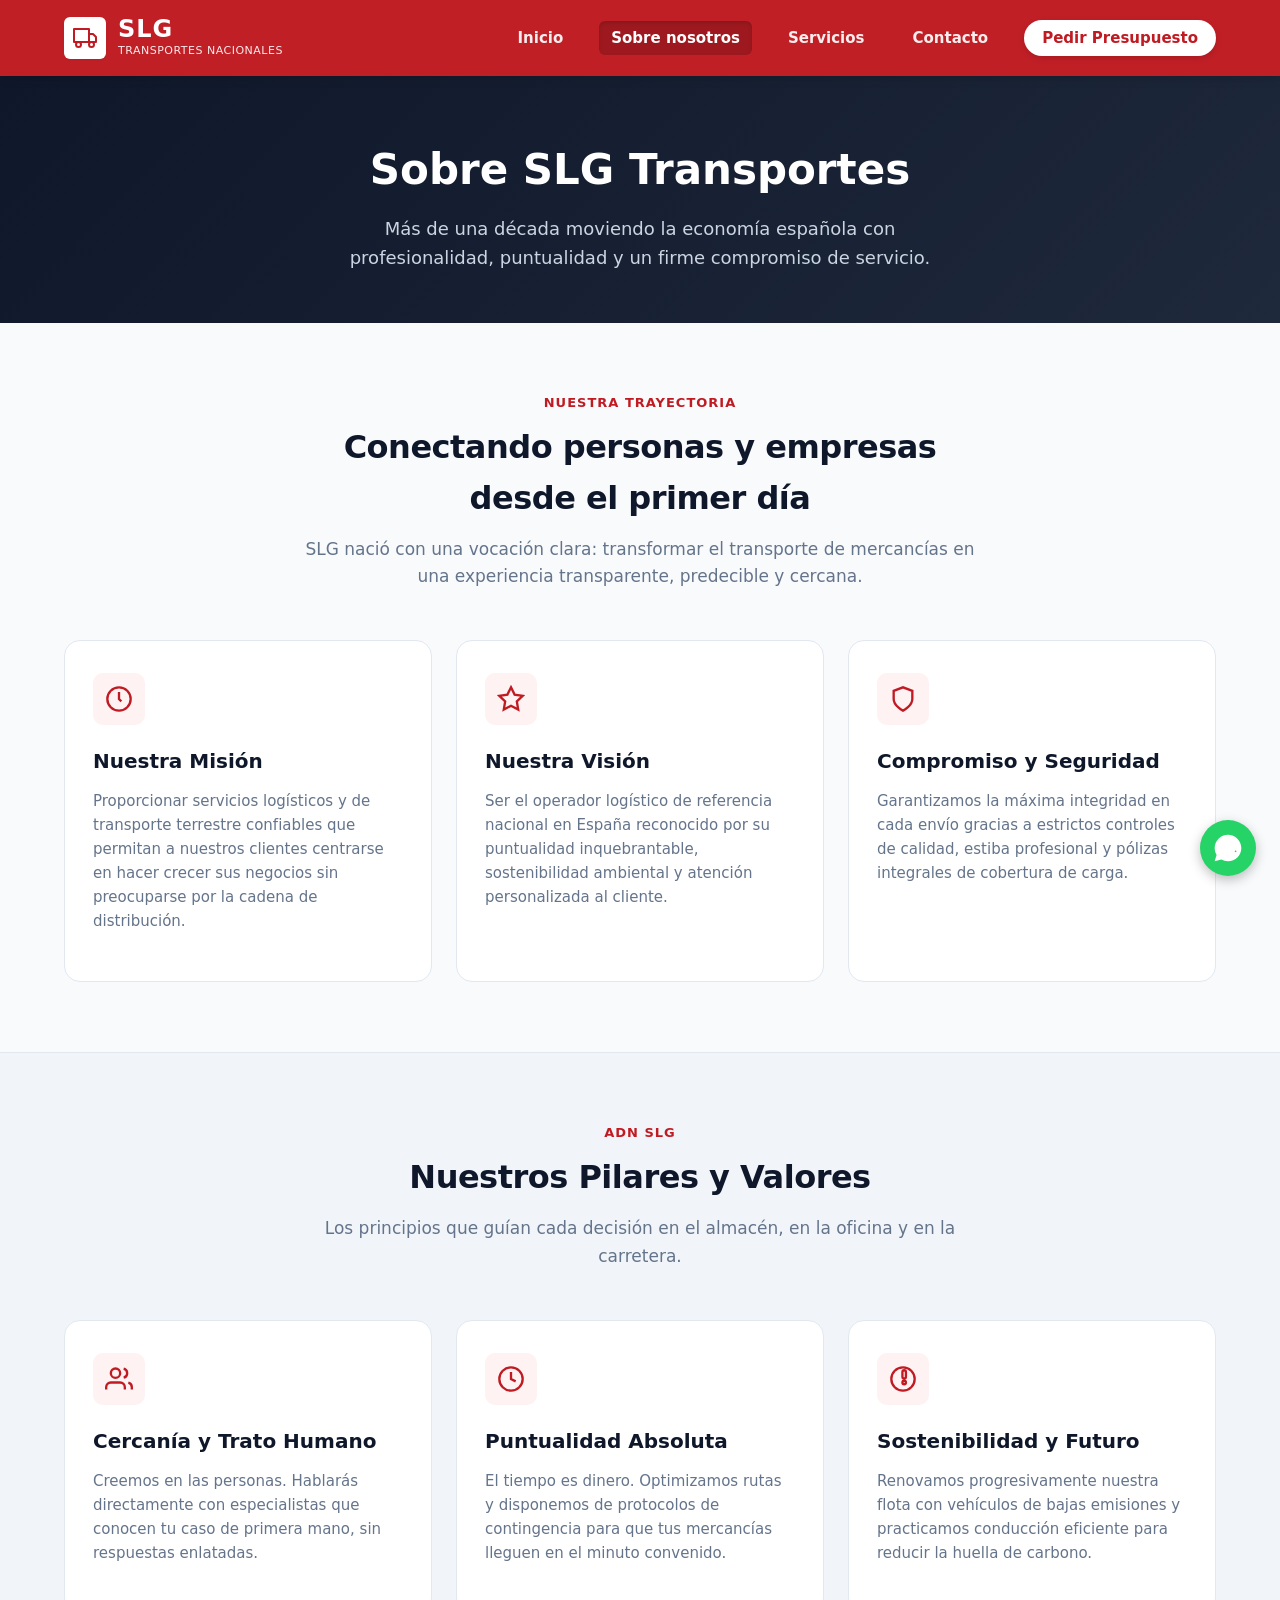
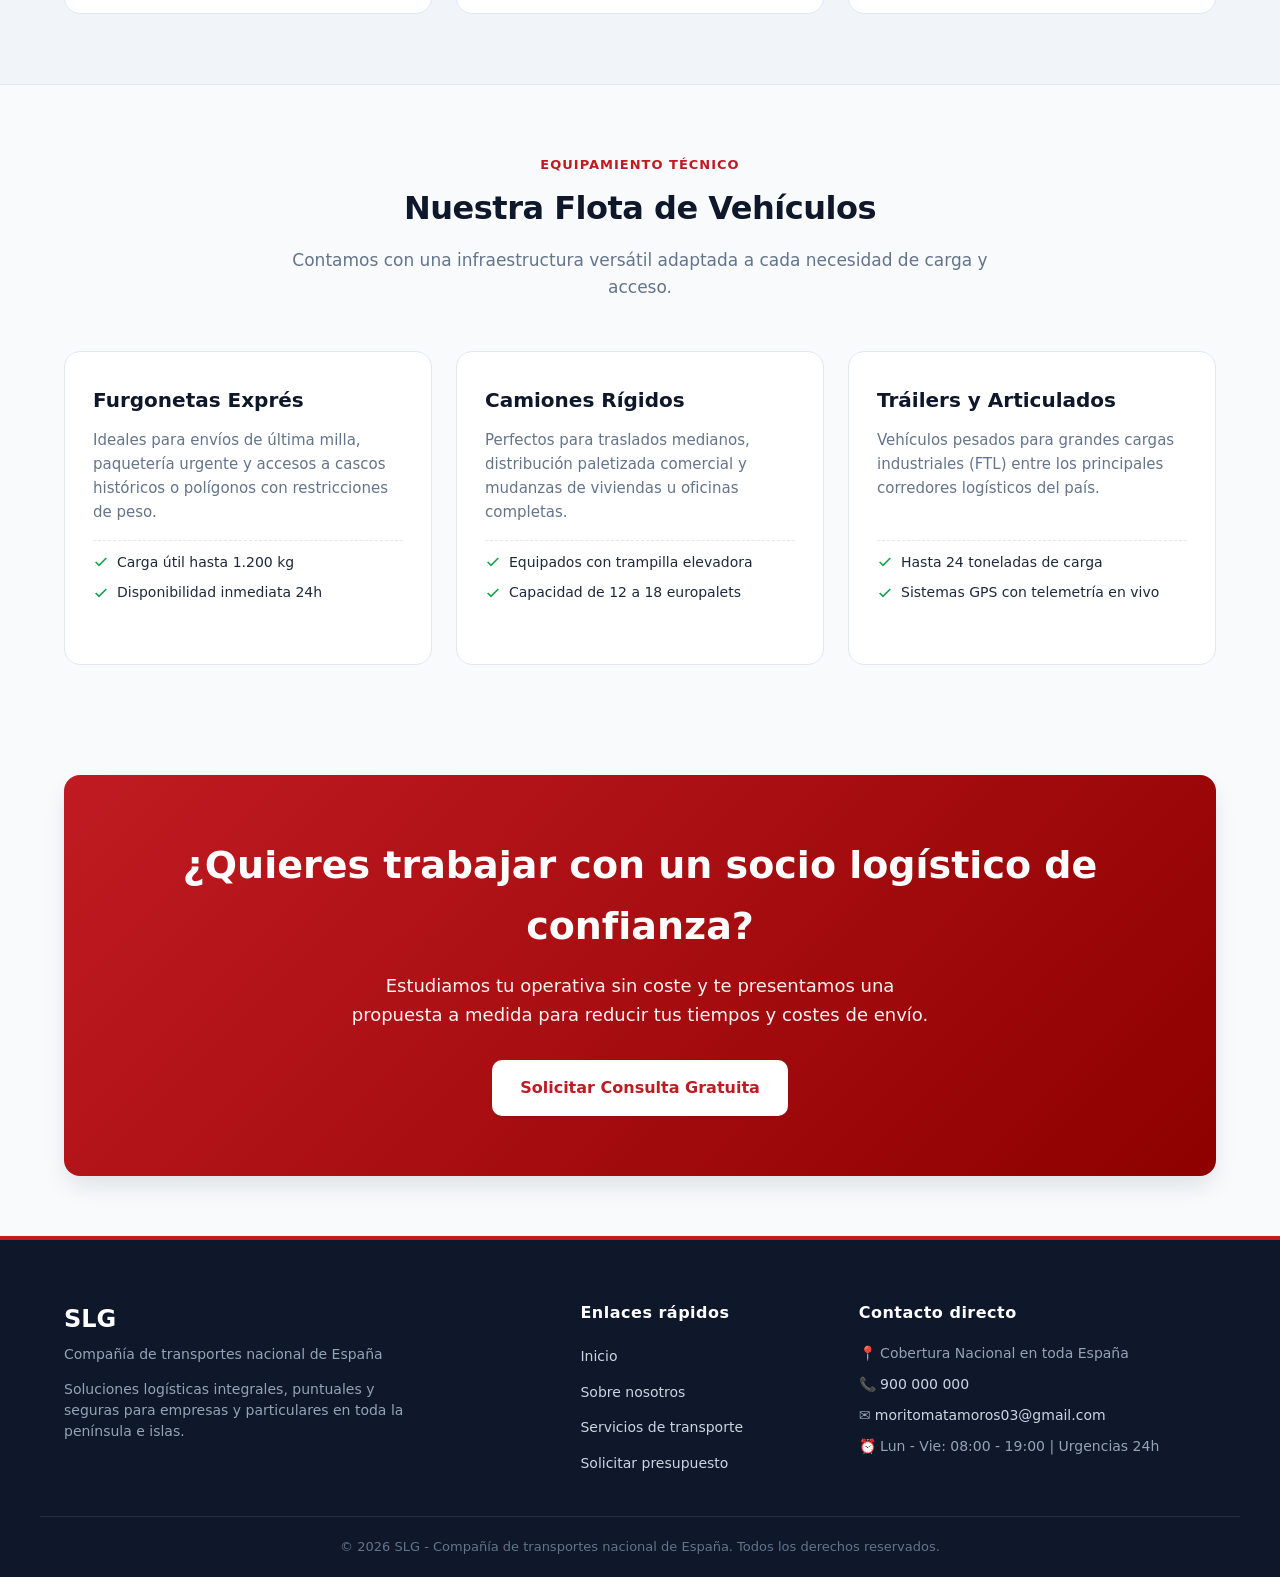
==== commit ce1a3812: "aaaa" ====
--- a/About/index.html
+++ b/About/index.html
@@ -232,7 +232,7 @@
                 <h4>Contacto directo</h4>
                 <p>📍 Cobertura Nacional en toda España</p>
                 <p>📞 <a href="tel:900000000">900 000 000</a></p>
-                <p>✉️ <a href="mailto:info@slg-transportes.es">info@slg-transportes.es</a></p>
+                <p>✉️ <a href="mailto:moritomatamoros03@gmail.com">moritomatamoros03@gmail.com</a></p>
                 <p>⏰ Lun - Vie: 08:00 - 19:00 | Urgencias 24h</p>
             </div>
         </div>
--- a/style.css
+++ b/style.css
@@ -859,6 +859,12 @@
     border: 1px solid #86efac;
 }
 
+.feedback-error {
+    background-color: #fef2f2;
+    color: #991b1b;
+    border: 1px solid #fecaca;
+}
+
 /* ==========================================================================
    ERROR 404
    ========================================================================== */
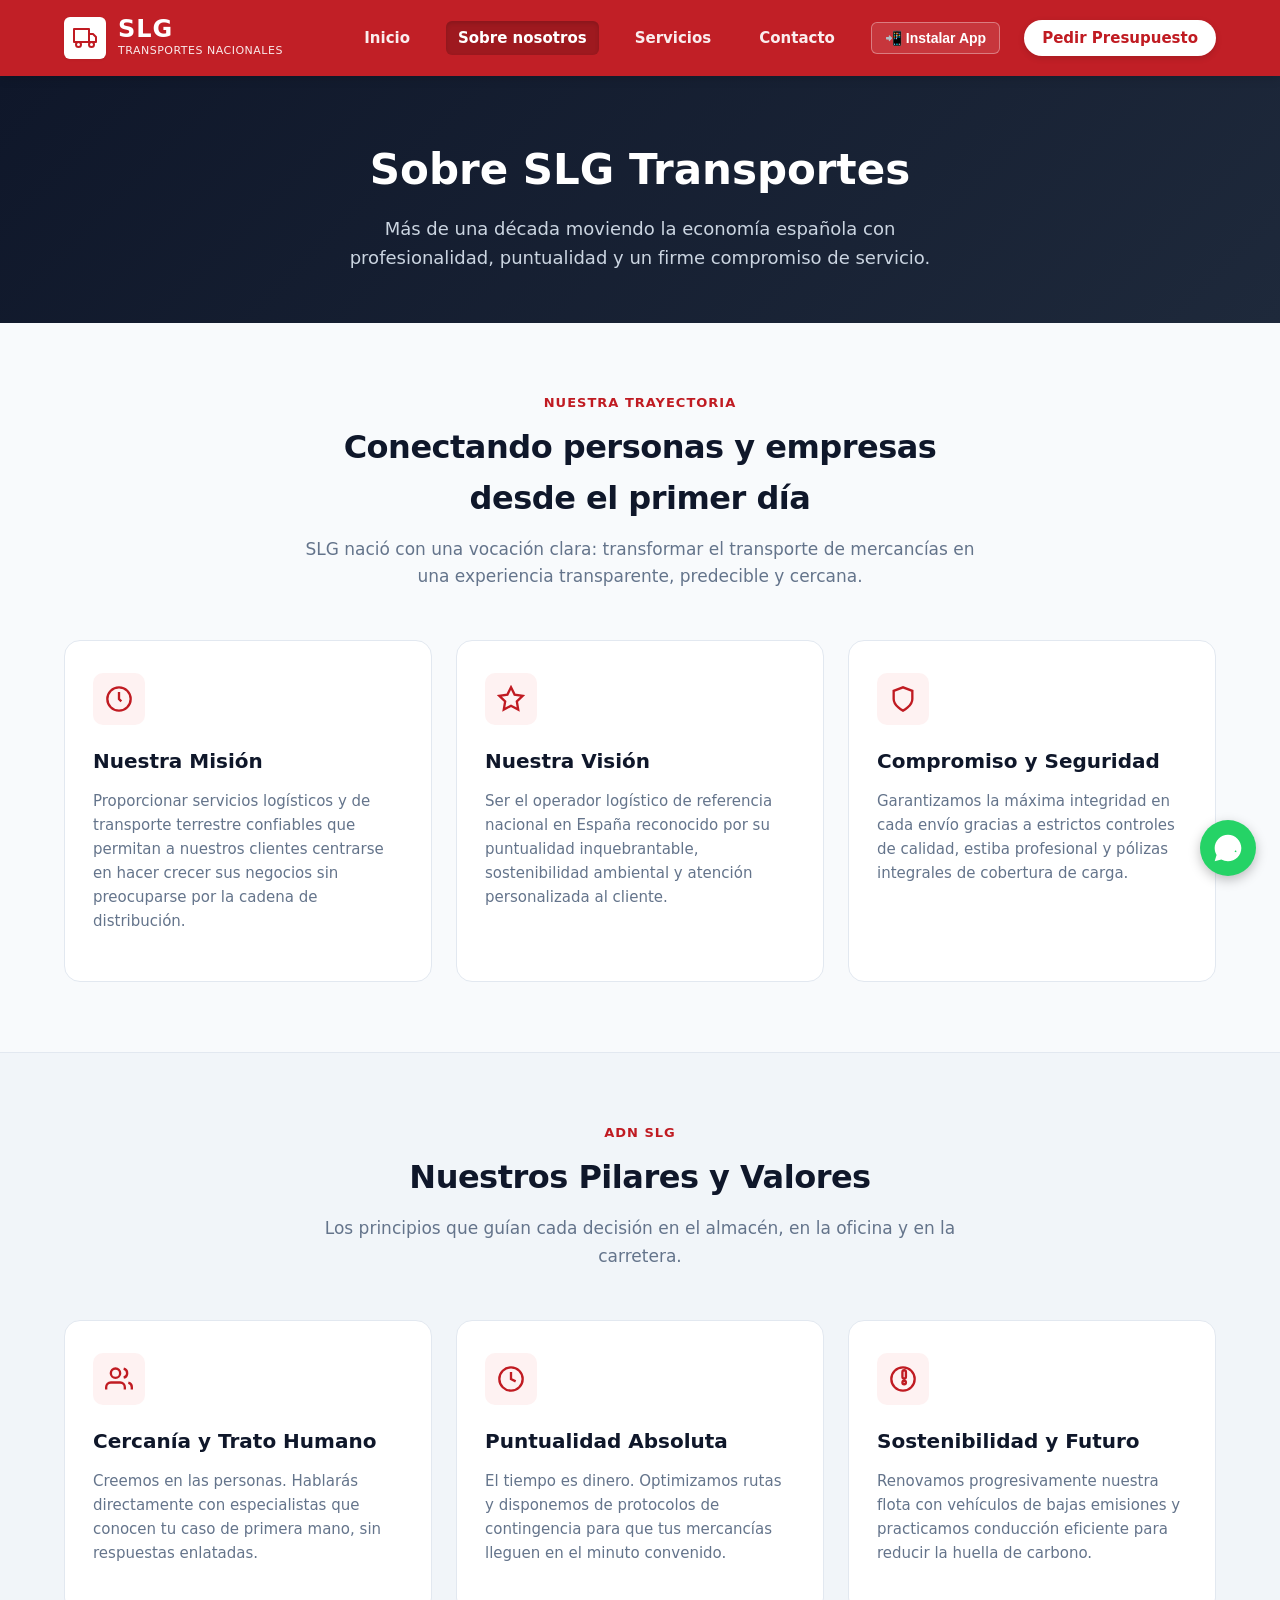
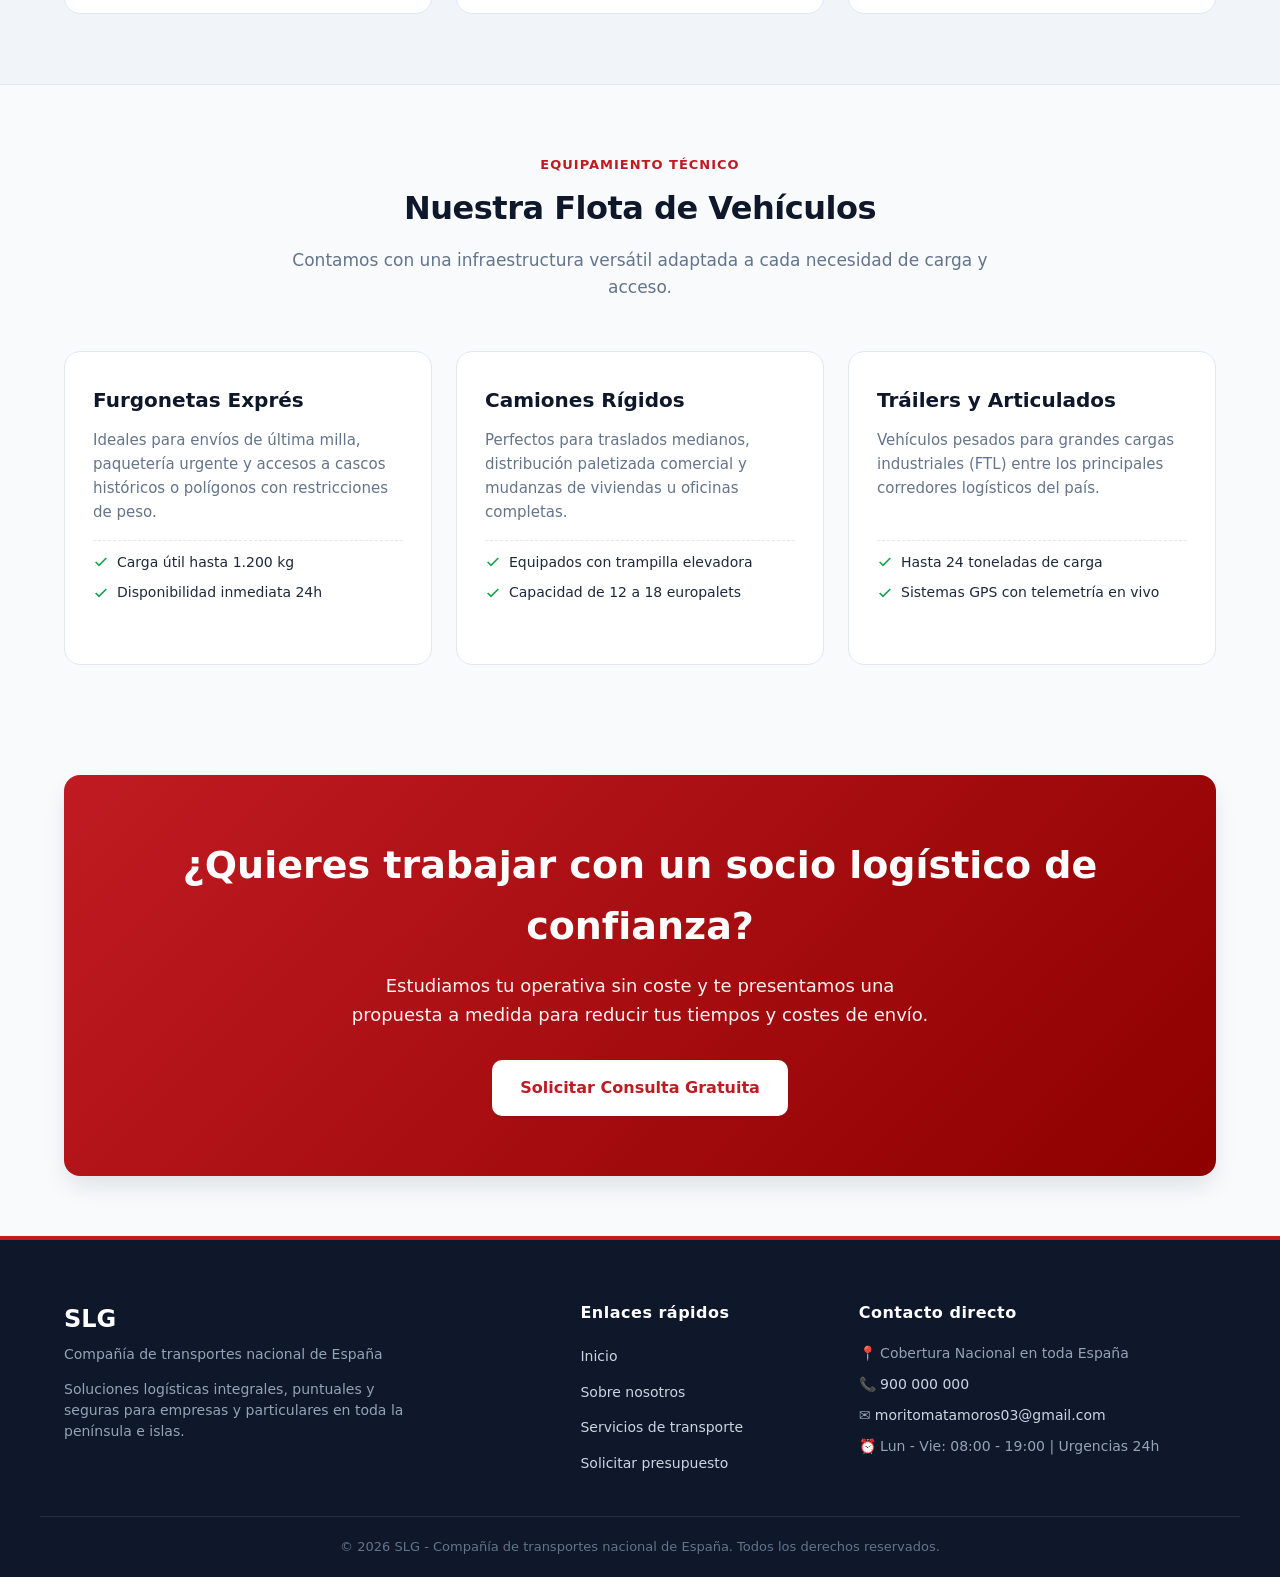
==== commit 012164cf: "feat: add Tipo de Cliente (Particular/Empresa) to contact form + particular testimonial" ====
--- a/About/index.html
+++ b/About/index.html
@@ -10,8 +10,13 @@
     <meta name="keywords" content="transporte, España, SLG, mercancías, logística, sobre nosotros, flota camiones">
     <meta name="theme-color" content="#c01b22">
 
-    <!-- Favicon -->
+    <!-- Favicon & PWA Web App Manifest -->
     <link rel="icon" type="image/svg+xml" href="../favicon.svg">
+    <link rel="manifest" href="../manifest.json">
+    <meta name="apple-mobile-web-app-capable" content="yes">
+    <meta name="apple-mobile-web-app-status-bar-style" content="black-translucent">
+    <meta name="apple-mobile-web-app-title" content="SLG Transportes">
+    <link rel="apple-touch-icon" href="../icons/icon-192.png">
     <link rel="stylesheet" href="../style.css">
 </head>
 
@@ -46,6 +51,7 @@
                     <li><a href="../About/index.html" class="activo">Sobre nosotros</a></li>
                     <li><a href="../Service/index.html">Servicios</a></li>
                     <li><a href="../Contact/index.html">Contacto</a></li>
+                    <li><button type="button" class="btn-nav-app btn-instalar-trigger">📲 Instalar App</button></li>
                     <li><a href="../Contact/index.html" class="nav-cta">Pedir Presupuesto</a></li>
                 </ul>
             </nav>
@@ -241,6 +247,41 @@
         </div>
     </footer>
 
+    <!-- Modal Instrucciones de Instalación -->
+    <div class="modal-overlay" id="modal-instalar-app" role="dialog" aria-modal="true" aria-labelledby="modal-titulo-about">
+        <div class="modal-contenido">
+            <button class="modal-cerrar" id="modal-cerrar-btn" aria-label="Cerrar modal">&times;</button>
+            <h3 id="modal-titulo-about" style="font-size: 22px; font-weight: 800; margin-bottom: 8px;">📲 Cómo instalar SLG Transportes</h3>
+            <p style="color: var(--text-muted); font-size: 14px;">Sigue estos sencillos pasos según el dispositivo que estés utilizando:</p>
+            
+            <ul class="modal-pasos">
+                <li>
+                    <span class="paso-numero">1</span>
+                    <div>
+                        <strong>En iPhone / iPad (Safari):</strong>
+                        <p style="font-size: 14px; color: var(--text-muted); margin-top: 2px;">Pulsa el botón <strong>Compartir</strong> (icono de cuadrado con flecha hacia arriba) y selecciona <strong>"Añadir a la pantalla de inicio"</strong>.</p>
+                    </div>
+                </li>
+                <li>
+                    <span class="paso-numero">2</span>
+                    <div>
+                        <strong>En Android (Chrome):</strong>
+                        <p style="font-size: 14px; color: var(--text-muted); margin-top: 2px;">Toca los 3 puntos superiores del navegador y pulsa en <strong>"Instalar aplicación"</strong> o <strong>"Añadir a pantalla principal"</strong>.</p>
+                    </div>
+                </li>
+                <li>
+                    <span class="paso-numero">3</span>
+                    <div>
+                        <strong>En ordenador (Chrome / Edge):</strong>
+                        <p style="font-size: 14px; color: var(--text-muted); margin-top: 2px;">Haz clic en el icono de instalación 🖥️ que aparece en la barra de direcciones arriba a la derecha.</p>
+                    </div>
+                </li>
+            </ul>
+
+            <button type="button" class="boton boton-bloque" onclick="document.querySelector('#modal-instalar-app').classList.remove('abierto')">Entendido</button>
+        </div>
+    </div>
+
     <script src="../main.js"></script>
 </body>
 
--- a/style.css
+++ b/style.css
@@ -865,6 +865,67 @@
     border: 1px solid #fecaca;
 }
 
+/* Radio buttons Tipo de Cliente */
+.radio-grupo {
+    display: flex;
+    gap: 16px;
+    flex-wrap: wrap;
+    margin-top: 4px;
+}
+
+.radio-opcion {
+    display: flex;
+    align-items: center;
+    gap: 10px;
+    cursor: pointer;
+    font-size: 15px;
+    font-weight: 500;
+    color: var(--text-main);
+    padding: 11px 20px;
+    border: 1px solid var(--border);
+    border-radius: var(--radius-sm);
+    background: var(--bg-surface);
+    transition: var(--transition);
+    flex: 1;
+    min-width: 160px;
+}
+
+.radio-opcion:hover {
+    border-color: var(--primary);
+    background: rgba(192, 27, 34, 0.05);
+}
+
+.radio-opcion input[type="radio"] {
+    position: absolute;
+    opacity: 0;
+    width: 0;
+    height: 0;
+}
+
+.radio-btn {
+    width: 18px;
+    height: 18px;
+    border: 2px solid var(--border);
+    border-radius: 50%;
+    flex-shrink: 0;
+    transition: var(--transition);
+    position: relative;
+    display: inline-block;
+}
+
+.radio-opcion input[type="radio"]:checked ~ .radio-btn {
+    border-color: var(--primary);
+    background: var(--primary);
+    box-shadow: inset 0 0 0 3px var(--bg-surface);
+}
+
+.radio-opcion:has(input[type="radio"]:checked) {
+    border-color: var(--primary);
+    background: rgba(192, 27, 34, 0.08);
+    color: var(--primary);
+    font-weight: 600;
+}
+
 /* ==========================================================================
    ERROR 404
    ========================================================================== */
@@ -1090,7 +1151,6 @@
         grid-template-columns: 1fr;
         gap: 30px;
     }
-
     .banner-cta {
         padding: 40px 20px;
     }
@@ -1098,4 +1158,282 @@
     .stats-bar {
         padding: 20px 15px;
     }
+}
+
+/* ==========================================================================
+   SECCIÓN INSTALAR APLICACIÓN (PWA)
+   ========================================================================== */
+.bloque-app {
+    background: linear-gradient(135deg, #0b1120 0%, #1e293b 100%);
+    color: white;
+    position: relative;
+    overflow: hidden;
+}
+
+.app-banner {
+    display: grid;
+    grid-template-columns: 1.2fr 0.8fr;
+    gap: 40px;
+    align-items: center;
+    background: rgba(255, 255, 255, 0.03);
+    border: 1px solid rgba(255, 255, 255, 0.1);
+    border-radius: var(--radius-lg);
+    padding: 50px 40px;
+}
+
+.app-banner-info h2 {
+    font-size: clamp(26px, 3.5vw, 38px);
+    font-weight: 800;
+    margin-bottom: 16px;
+    line-height: 1.2;
+}
+
+.app-banner-info p {
+    color: #cbd5e1;
+    font-size: 16px;
+    margin-bottom: 24px;
+    line-height: 1.6;
+}
+
+.app-ventajas {
+    list-style: none;
+    display: flex;
+    flex-direction: column;
+    gap: 12px;
+    margin-bottom: 30px;
+}
+
+.app-ventajas li {
+    font-size: 15px;
+    color: #f1f5f9;
+    display: flex;
+    align-items: center;
+    gap: 10px;
+}
+
+.app-botones {
+    display: flex;
+    flex-direction: column;
+    align-items: flex-start;
+    gap: 12px;
+}
+
+.boton-app-instalar {
+    background: var(--primary);
+    color: white;
+    font-size: 16px;
+    padding: 14px 28px;
+    border-radius: var(--radius-md);
+    box-shadow: 0 4px 14px rgba(192, 27, 34, 0.4);
+    cursor: pointer;
+    border: none;
+    display: inline-flex;
+    align-items: center;
+    gap: 10px;
+    font-weight: 700;
+}
+
+.boton-app-instalar:hover {
+    background: var(--primary-hover);
+    transform: translateY(-2px);
+    box-shadow: 0 6px 20px rgba(192, 27, 34, 0.6);
+}
+
+.app-compatibilidad {
+    font-size: 13px;
+    color: #94a3b8;
+}
+
+/* Mockup de teléfono en CSS */
+.app-banner-visual {
+    display: flex;
+    justify-content: center;
+    align-items: center;
+}
+
+.mockup-movil {
+    width: 240px;
+    height: 380px;
+    background: #0f172a;
+    border: 8px solid #334155;
+    border-radius: 36px;
+    box-shadow: 0 20px 40px rgba(0, 0, 0, 0.5);
+    display: flex;
+    flex-direction: column;
+    position: relative;
+    padding: 14px;
+    background: linear-gradient(180deg, #1e293b 0%, #0f172a 100%);
+}
+
+.mockup-movil::before {
+    content: "";
+    width: 60px;
+    height: 5px;
+    background: #475569;
+    border-radius: 4px;
+    position: absolute;
+    top: 6px;
+    left: 50%;
+    transform: translateX(-50%);
+}
+
+.mockup-pantalla {
+    flex: 1;
+    border-radius: 20px;
+    display: flex;
+    flex-direction: column;
+    align-items: center;
+    justify-content: center;
+    text-align: center;
+    padding: 20px;
+    background: rgba(255, 255, 255, 0.05);
+    border: 1px dashed rgba(255, 255, 255, 0.15);
+}
+
+.mockup-app-icon {
+    width: 72px;
+    height: 72px;
+    background: var(--primary);
+    color: white;
+    border-radius: 18px;
+    display: flex;
+    align-items: center;
+    justify-content: center;
+    font-size: 24px;
+    font-weight: 800;
+    margin-bottom: 14px;
+    box-shadow: 0 8px 16px rgba(192, 27, 34, 0.5);
+}
+
+.mockup-pantalla p {
+    font-size: 14px;
+    margin-bottom: 4px;
+    color: white;
+}
+
+.mockup-pantalla span {
+    font-size: 11px;
+    color: #94a3b8;
+}
+
+/* Botón en la barra de navegación */
+.btn-nav-app {
+    display: inline-flex;
+    align-items: center;
+    gap: 6px;
+    border: 1px solid rgba(255, 255, 255, 0.35);
+    padding: 7px 13px !important;
+    border-radius: var(--radius-sm);
+    font-size: 14px !important;
+    color: white !important;
+    cursor: pointer;
+    background: rgba(255, 255, 255, 0.1);
+    font-weight: 600;
+}
+
+.btn-nav-app:hover {
+    background: rgba(255, 255, 255, 0.22) !important;
+    border-color: white;
+}
+
+/* Modal de Instalación para iOS / PC */
+.modal-overlay {
+    display: none;
+    position: fixed;
+    top: 0;
+    left: 0;
+    right: 0;
+    bottom: 0;
+    background: rgba(15, 23, 42, 0.8);
+    backdrop-filter: blur(4px);
+    z-index: 2000;
+    align-items: center;
+    justify-content: center;
+    padding: 20px;
+}
+
+.modal-overlay.abierto {
+    display: flex;
+}
+
+.modal-contenido {
+    background: white;
+    border-radius: var(--radius-lg);
+    max-width: 480px;
+    width: 100%;
+    padding: 32px;
+    position: relative;
+    box-shadow: var(--shadow-lg);
+    color: var(--text-main);
+}
+
+.modal-cerrar {
+    position: absolute;
+    top: 16px;
+    right: 16px;
+    background: none;
+    border: none;
+    font-size: 24px;
+    cursor: pointer;
+    color: var(--text-muted);
+    width: 32px;
+    height: 32px;
+    display: flex;
+    align-items: center;
+    justify-content: center;
+}
+
+.modal-cerrar:hover {
+    color: var(--dark);
+}
+
+.modal-pasos {
+    list-style: none;
+    margin: 20px 0;
+    display: flex;
+    flex-direction: column;
+    gap: 16px;
+}
+
+.modal-pasos li {
+    display: flex;
+    gap: 12px;
+    align-items: flex-start;
+    font-size: 15px;
+}
+
+.paso-numero {
+    width: 28px;
+    height: 28px;
+    background: var(--primary-light);
+    color: var(--primary);
+    border-radius: 50%;
+    display: flex;
+    align-items: center;
+    justify-content: center;
+    font-weight: 700;
+    flex-shrink: 0;
+}
+
+@media (max-width: 768px) {
+    .app-banner {
+        grid-template-columns: 1fr;
+        padding: 30px 20px;
+        text-align: center;
+    }
+
+    .app-botones {
+        align-items: center;
+        width: 100%;
+    }
+
+    .boton-app-instalar {
+        width: 100%;
+        justify-content: center;
+    }
+
+    .app-ventajas {
+        align-items: flex-start;
+        text-align: left;
+    }
 }
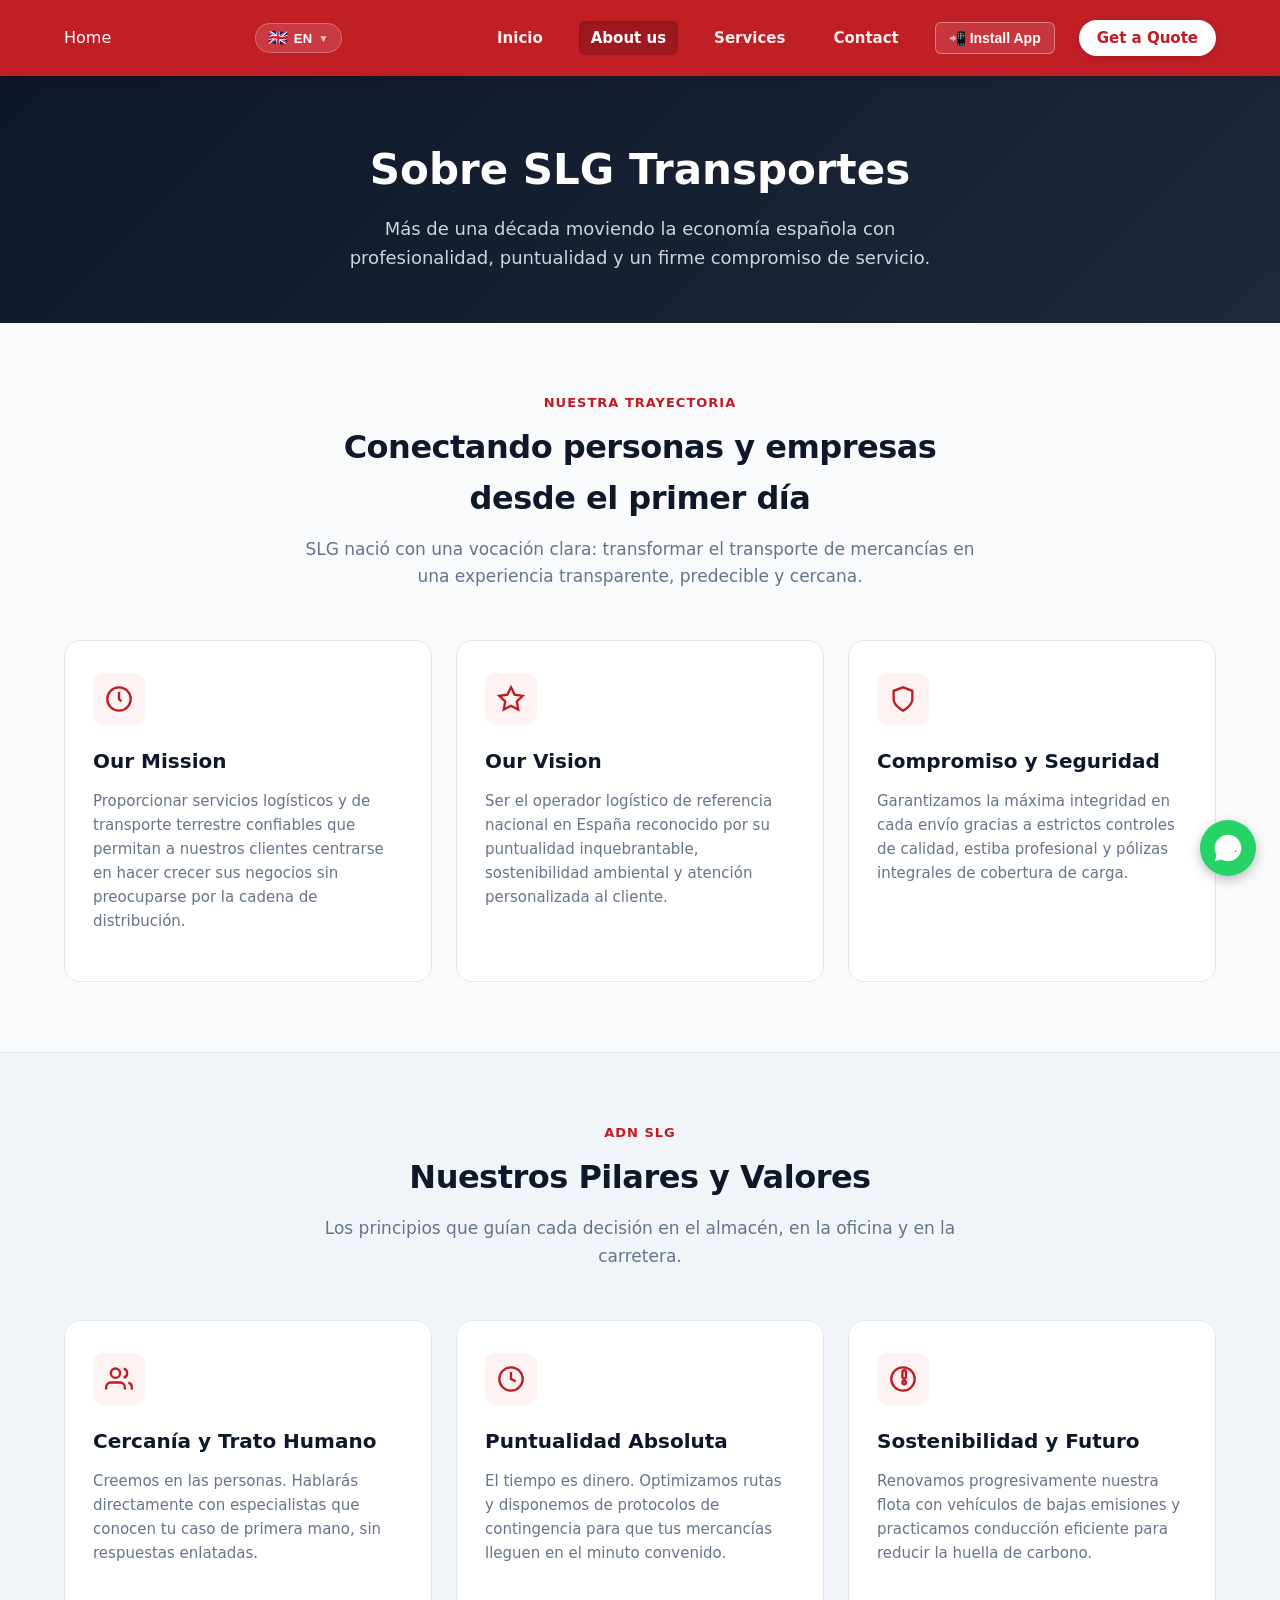
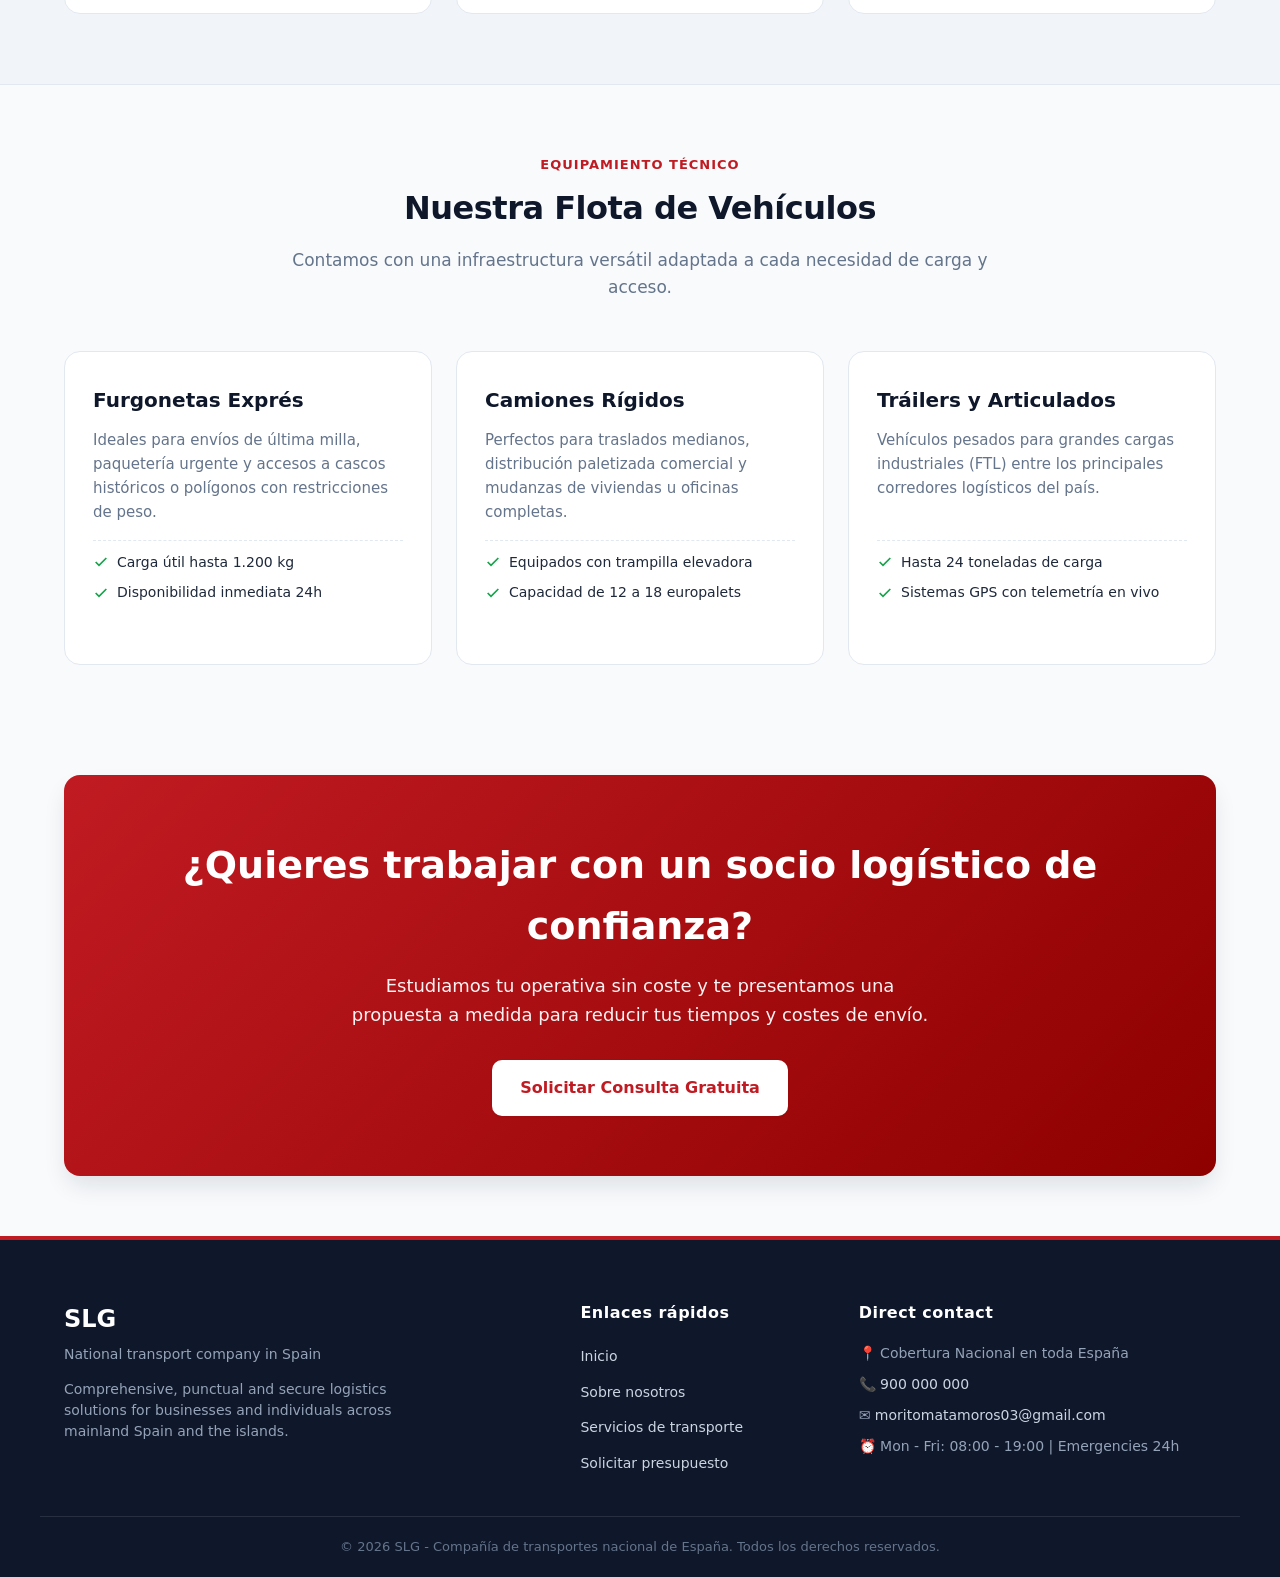
==== commit 379af8d8: "feat: add ES/EN/FR language switcher with i18n system across all pages" ====
--- a/About/index.html
+++ b/About/index.html
@@ -24,7 +24,7 @@
     <!-- Encabezado / Barra de Navegación -->
     <header>
         <div id="encabezado">
-            <a href="../index.html" id="logo" aria-label="SLG Transportes - Inicio">
+            <a href="../index.html" data-i18n="nav_home" id="logo" aria-label="SLG Transportes - Inicio">
                 <div class="logo-icon">
                     <svg viewBox="0 0 24 24" fill="none" stroke="currentColor" stroke-width="2" stroke-linecap="round" stroke-linejoin="round">
                         <rect x="1" y="3" width="15" height="13"></rect>
@@ -45,14 +45,35 @@
                 <span></span>
             </button>
 
+            
+            <!-- Selector de Idioma -->
+            <div class="lang-selector">
+                <button class="lang-selector-btn" aria-label="Cambiar idioma" aria-expanded="false">
+                    <span class="lang-flag" id="lang-flag-current">&#127466;&#127480;</span>
+                    <span id="lang-code-current">ES</span>
+                    <span class="lang-chevron">&#9660;</span>
+                </button>
+                <div class="lang-dropdown" role="listbox" aria-label="Seleccionar idioma">
+                    <button class="lang-btn lang-activo" data-lang="es" onclick="switchLang('es'); updateLangBtn('es')">
+                        <span class="lang-flag">&#127466;&#127480;</span> Espa&#241;ol
+                    </button>
+                    <button class="lang-btn" data-lang="en" onclick="switchLang('en'); updateLangBtn('en')">
+                        <span class="lang-flag">&#127468;&#127463;</span> English
+                    </button>
+                    <button class="lang-btn" data-lang="fr" onclick="switchLang('fr'); updateLangBtn('fr')">
+                        <span class="lang-flag">&#127467;&#127479;</span> Fran&#231;ais
+                    </button>
+                </div>
+            </div>
+
             <nav id="navegacion">
                 <ul class="links">
                     <li><a href="../index.html">Inicio</a></li>
-                    <li><a href="../About/index.html" class="activo">Sobre nosotros</a></li>
-                    <li><a href="../Service/index.html">Servicios</a></li>
-                    <li><a href="../Contact/index.html">Contacto</a></li>
-                    <li><button type="button" class="btn-nav-app btn-instalar-trigger">📲 Instalar App</button></li>
-                    <li><a href="../Contact/index.html" class="nav-cta">Pedir Presupuesto</a></li>
+                    <li><a href="../About/index.html" data-i18n="nav_about" class="activo">Sobre nosotros</a></li>
+                    <li><a href="../Service/index.html" data-i18n="nav_services">Servicios</a></li>
+                    <li><a href="../Contact/index.html" data-i18n="nav_contact">Contacto</a></li>
+                    <li><button type="button" class="btn-nav-app btn-instalar-trigger" data-i18n="nav_install">📲 Instalar App</button></li>
+                    <li><a href="../Contact/index.html" class="nav-cta" data-i18n="nav_quote">Pedir Presupuesto</a></li>
                 </ul>
             </nav>
         </div>
@@ -84,7 +105,7 @@
                                 <polyline points="12 6 12 12 14 14"></polyline>
                             </svg>
                         </div>
-                        <h3>Nuestra Misión</h3>
+                        <h3 data-i18n="about_mission_h3a">Nuestra Misión</h3>
                         <p>Proporcionar servicios logísticos y de transporte terrestre confiables que permitan a nuestros clientes centrarse en hacer crecer sus negocios sin preocuparse por la cadena de distribución.</p>
                     </div>
 
@@ -94,7 +115,7 @@
                                 <polygon points="12 2 15.09 8.26 22 9.27 17 14.14 18.18 21.02 12 17.77 5.82 21.02 7 14.14 2 9.27 8.91 8.26 12 2"></polygon>
                             </svg>
                         </div>
-                        <h3>Nuestra Visión</h3>
+                        <h3 data-i18n="about_mission_h3b">Nuestra Visión</h3>
                         <p>Ser el operador logístico de referencia nacional en España reconocido por su puntualidad inquebrantable, sostenibilidad ambiental y atención personalizada al cliente.</p>
                     </div>
 
@@ -221,9 +242,9 @@
             <div class="footer-col">
                 <div class="footer-logo">
                     <h3>SLG</h3>
-                    <p>Compañía de transportes nacional de España</p>
-                </div>
-                <p class="footer-desc">Soluciones logísticas integrales, puntuales y seguras para empresas y particulares en toda la península e islas.</p>
+                    <p data-i18n="footer_tagline">Compañía de transportes nacional de España</p>
+                </div>
+                <p class="footer-desc" data-i18n="footer_desc">Soluciones logísticas integrales, puntuales y seguras para empresas y particulares en toda la península e islas.</p>
             </div>
             <div class="footer-col">
                 <h4>Enlaces rápidos</h4>
@@ -235,11 +256,11 @@
                 </ul>
             </div>
             <div class="footer-col">
-                <h4>Contacto directo</h4>
+                <h4 data-i18n="footer_contact_title">Contacto directo</h4>
                 <p>📍 Cobertura Nacional en toda España</p>
                 <p>📞 <a href="tel:900000000">900 000 000</a></p>
                 <p>✉️ <a href="mailto:moritomatamoros03@gmail.com">moritomatamoros03@gmail.com</a></p>
-                <p>⏰ Lun - Vie: 08:00 - 19:00 | Urgencias 24h</p>
+                <p data-i18n="footer_hours">⏰ Lun - Vie: 08:00 - 19:00 | Urgencias 24h</p>
             </div>
         </div>
         <div class="footer-bottom">
@@ -251,7 +272,7 @@
     <div class="modal-overlay" id="modal-instalar-app" role="dialog" aria-modal="true" aria-labelledby="modal-titulo-about">
         <div class="modal-contenido">
             <button class="modal-cerrar" id="modal-cerrar-btn" aria-label="Cerrar modal">&times;</button>
-            <h3 id="modal-titulo-about" style="font-size: 22px; font-weight: 800; margin-bottom: 8px;">📲 Cómo instalar SLG Transportes</h3>
+            <h3 id="modal-titulo-about" style="font-size: 22px; font-weight: 800; margin-bottom: 8px;" data-i18n="modal_title">📲 Cómo instalar SLG Transportes</h3>
             <p style="color: var(--text-muted); font-size: 14px;">Sigue estos sencillos pasos según el dispositivo que estés utilizando:</p>
             
             <ul class="modal-pasos">
@@ -278,10 +299,11 @@
                 </li>
             </ul>
 
-            <button type="button" class="boton boton-bloque" onclick="document.querySelector('#modal-instalar-app').classList.remove('abierto')">Entendido</button>
+            <button type="button" class="boton boton-bloque" onclick="document.querySelector('#modal-instalar-app').classList.remove('abierto')" data-i18n="modal_btn">Entendido</button>
         </div>
     </div>
 
+    <script src="../i18n.js"></script>
     <script src="../main.js"></script>
 </body>
 
--- a/style.css
+++ b/style.css
@@ -196,6 +196,103 @@
 }
 
 /* ==========================================================================
+   SELECTOR DE IDIOMA
+   ========================================================================== */
+.lang-selector {
+    position: relative;
+    display: flex;
+    align-items: center;
+}
+
+.lang-selector-btn {
+    display: flex;
+    align-items: center;
+    gap: 6px;
+    background: rgba(255,255,255,0.12);
+    border: 1px solid rgba(255,255,255,0.25);
+    color: white;
+    padding: 6px 12px;
+    border-radius: 50px;
+    font-size: 13px;
+    font-weight: 600;
+    cursor: pointer;
+    transition: var(--transition);
+    white-space: nowrap;
+    letter-spacing: 0.3px;
+}
+
+.lang-selector-btn:hover {
+    background: rgba(255,255,255,0.22);
+}
+
+.lang-selector-btn .lang-flag {
+    font-size: 16px;
+    line-height: 1;
+}
+
+.lang-selector-btn .lang-chevron {
+    font-size: 10px;
+    opacity: 0.75;
+    transition: transform 0.2s ease;
+}
+
+.lang-dropdown {
+    display: none;
+    position: absolute;
+    top: calc(100% + 10px);
+    right: 0;
+    background: white;
+    border: 1px solid var(--border);
+    border-radius: var(--radius-md);
+    box-shadow: var(--shadow-lg);
+    overflow: hidden;
+    min-width: 160px;
+    z-index: 2000;
+}
+
+.lang-dropdown.abierto {
+    display: block;
+    animation: fadeDown 0.18s ease;
+}
+
+@keyframes fadeDown {
+    from { opacity: 0; transform: translateY(-6px); }
+    to   { opacity: 1; transform: translateY(0); }
+}
+
+.lang-btn {
+    display: flex;
+    align-items: center;
+    gap: 10px;
+    width: 100%;
+    padding: 11px 16px;
+    background: none;
+    border: none;
+    color: var(--text-main);
+    font-size: 14px;
+    font-weight: 500;
+    cursor: pointer;
+    transition: background 0.15s;
+    text-align: left;
+}
+
+.lang-btn:hover {
+    background: var(--bg-alt);
+}
+
+.lang-btn.lang-activo {
+    background: var(--primary-light);
+    color: var(--primary);
+    font-weight: 700;
+}
+
+.lang-btn .lang-flag {
+    font-size: 18px;
+}
+
+
+
+/* ==========================================================================
    LAYOUT PRINCIPAL
    ========================================================================== */
 main {
@@ -1158,7 +1255,23 @@
     .stats-bar {
         padding: 20px 15px;
     }
-}
+
+    /* Selector de idioma en móvil */
+    .lang-selector {
+        order: -1; /* Va antes del hamburger */
+    }
+
+    .lang-selector-btn {
+        padding: 5px 10px;
+        font-size: 12px;
+    }
+
+    .lang-dropdown {
+        right: auto;
+        left: 0;
+    }
+}
+
 
 /* ==========================================================================
    SECCIÓN INSTALAR APLICACIÓN (PWA)
